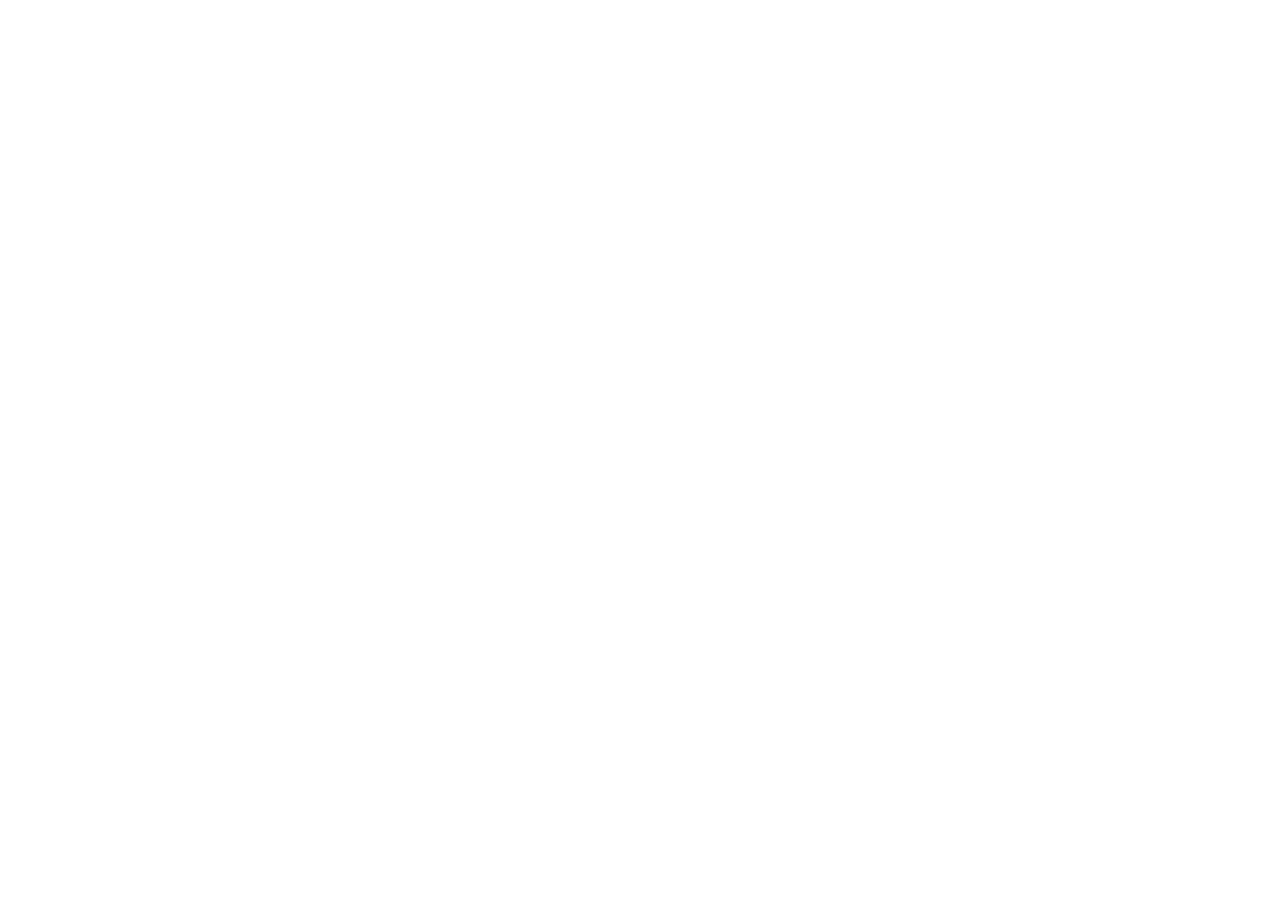
==== index.html @ 8d6323ec "init project" ====
<!DOCTYPE html>
<html lang="en">
<head>
    <meta charset="UTF-8">
    <meta name="viewport" content="width=device-width, initial-scale=1.0">
    <title>Document</title>
</head>
<body>
    
</body>
</html>
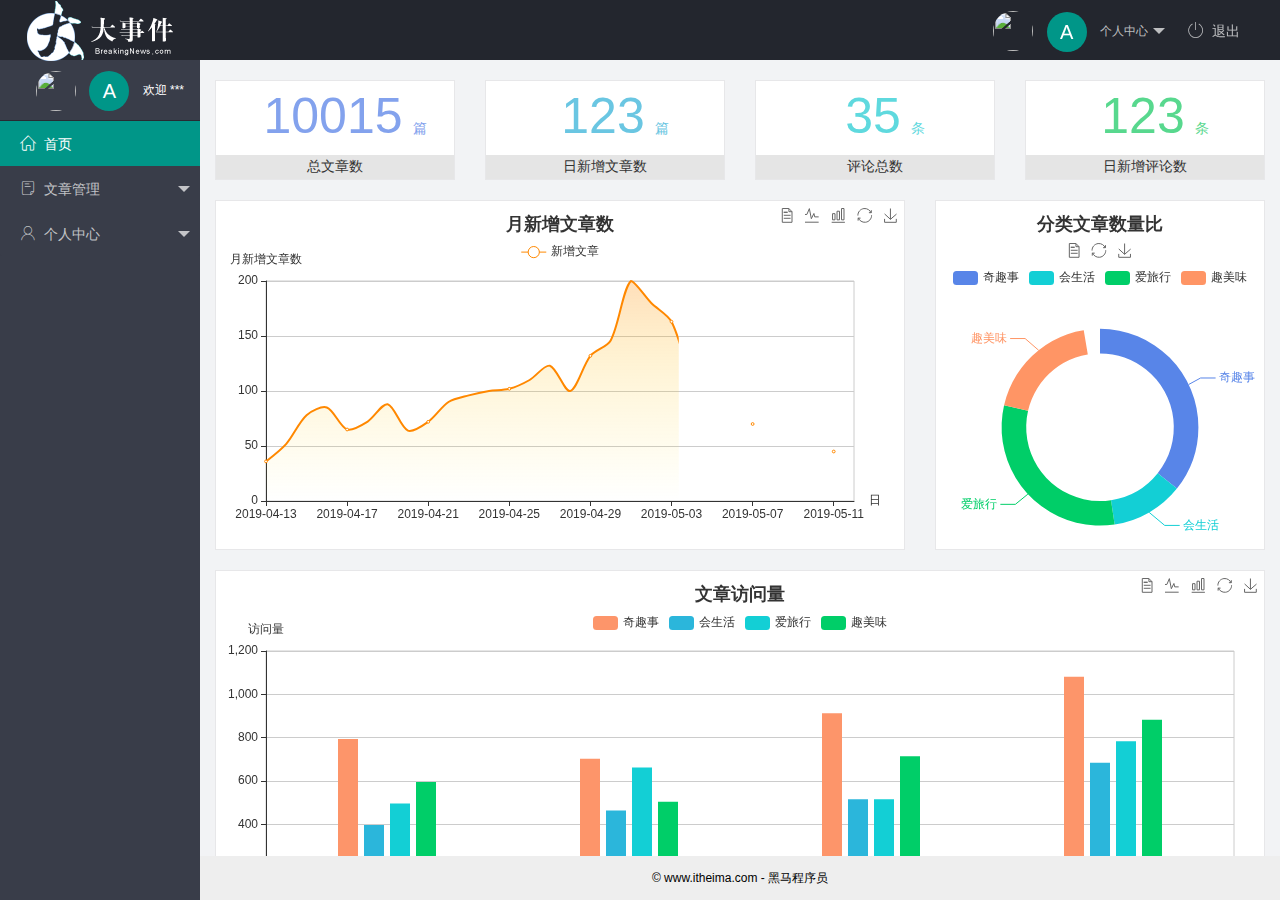
==== commit e60d583f: "完成了主页功能的开发" ====
--- a/index.html
+++ b/index.html
@@ -1,11 +1,103 @@
 <!DOCTYPE html>
 <html lang="en">
-<head>
-    <meta charset="UTF-8">
-    <meta name="viewport" content="width=device-width, initial-scale=1.0">
-    <title>Document</title>
-</head>
-<body>
-    
-</body>
-</html>+  <head>
+    <meta charset="UTF-8" />
+    <meta name="viewport" content="width=device-width, initial-scale=1.0" />
+    <title>后台主页</title>
+    <!-- 导入 layui 的样式表 -->
+    <link rel="stylesheet" href="/assets/lib/layui/css/layui.css" />
+    <!-- 导入第三方图标库 -->
+    <link rel="stylesheet" href="/assets/fonts/iconfont.css" />
+    <!-- 导入自己的样式表 -->
+    <link rel="stylesheet" href="/assets/css/index.css" />
+  </head>
+  <body class="layui-layout-body">
+    <div class="layui-layout layui-layout-admin">
+      <div class="layui-header">
+        <div class="layui-logo">
+          <img src="/assets/images/logo.png" alt="" />
+        </div>
+        <!-- 头部区域（可配合layui已有的水平导航） -->
+        <ul class="layui-nav layui-layout-right">
+          <li class="layui-nav-item">
+            <a href="javascript:;" class="userinfo">
+              <img src="http://t.cn/RCzsdCq" class="layui-nav-img" />
+              <span class="text-avatar">A</span>
+              个人中心
+            </a>
+            <dl class="layui-nav-child">
+              <dd><a href="">基本资料</a></dd>
+              <dd><a href="">更换头像</a></dd>
+              <dd><a href="">重置密码</a></dd>
+            </dl>
+          </li>
+          <li class="layui-nav-item">
+            <a href="javascript:;" id="btnLogout"><span class="iconfont icon-tuichu"></span>退出</a>
+          </li>
+        </ul>
+      </div>
+
+      <div class="layui-side layui-bg-black">
+        <div class="layui-side-scroll">
+          <div class="userinfo">
+            <img src="http://t.cn/RCzsdCq" class="layui-nav-img" />
+            <span class="text-avatar">A</span>
+            <span id="welcome">欢迎 ***</span>
+          </div>
+          <!-- 左侧导航区域（可配合layui已有的垂直导航） -->
+          <ul class="layui-nav layui-nav-tree" lay-shrink="all">
+            <li class="layui-nav-item layui-this">
+              <a href="/home/dashboard.html" target="fm"><span class="iconfont icon-home"></span>首页</a>
+            </li>
+            <li class="layui-nav-item">
+              <a class="" href="javascript:;"><span class="iconfont icon-16"></span>文章管理</a>
+              <dl class="layui-nav-child">
+                <dd>
+                  <a href="javascript:;"><i class="layui-icon layui-icon-app"></i>文章类别</a>
+                </dd>
+                <dd>
+                  <a href="javascript:;"><i class="layui-icon layui-icon-app"></i>文章列表</a>
+                </dd>
+                <dd>
+                  <a href="javascript:;"><i class="layui-icon layui-icon-app"></i>发布文章</a>
+                </dd>
+              </dl>
+            </li>
+            <li class="layui-nav-item">
+              <a href="javascript:;"><span class="iconfont icon-user"></span>个人中心</a>
+              <dl class="layui-nav-child">
+                <dd>
+                  <a href="javascript:;"><i class="layui-icon layui-icon-app"></i>基本资料</a>
+                </dd>
+                <dd>
+                  <a href="javascript:;"><i class="layui-icon layui-icon-app"></i>更换头像</a>
+                </dd>
+                <dd>
+                  <a href="javascript:;"><i class="layui-icon layui-icon-app"></i>重置密码</a>
+                </dd>
+              </dl>
+            </li>
+          </ul>
+        </div>
+      </div>
+
+      <div class="layui-body">
+        <!-- 内容主体区域 -->
+        <iframe name="fm" src="/home/dashboard.html" frameborder="0"></iframe>
+      </div>
+
+      <div class="layui-footer">
+        <!-- 底部固定区域 -->
+        © www.itheima.com - 黑马程序员
+      </div>
+    </div>
+    <!-- 导入 layui 的JS文件 -->
+    <script src="/assets/lib/layui/layui.all.js"></script>
+    <!-- 导入 jQuery -->
+    <script src="/assets/lib/jquery.js"></script>
+    <!-- 导入 自己封装的 baseAPI.js -->
+    <script src="/assets/js/baseAPI.js"></script>
+    <!-- 导入自己的 js -->
+    <script src="/assets/js/index.js"></script>
+  </body>
+</html>
--- a/assets/lib/layui/css/layui.css
+++ b/assets/lib/layui/css/layui.css
@@ -0,0 +1,2 @@
+/** layui-v2.5.5 MIT License By https://www.layui.com */
+ .layui-inline,img{display:inline-block;vertical-align:middle}h1,h2,h3,h4,h5,h6{font-weight:400}.layui-edge,.layui-header,.layui-inline,.layui-main{position:relative}.layui-body,.layui-edge,.layui-elip{overflow:hidden}.layui-btn,.layui-edge,.layui-inline,img{vertical-align:middle}.layui-btn,.layui-disabled,.layui-icon,.layui-unselect{-moz-user-select:none;-webkit-user-select:none;-ms-user-select:none}.layui-elip,.layui-form-checkbox span,.layui-form-pane .layui-form-label{text-overflow:ellipsis;white-space:nowrap}.layui-breadcrumb,.layui-tree-btnGroup{visibility:hidden}blockquote,body,button,dd,div,dl,dt,form,h1,h2,h3,h4,h5,h6,input,li,ol,p,pre,td,textarea,th,ul{margin:0;padding:0;-webkit-tap-highlight-color:rgba(0,0,0,0)}a:active,a:hover{outline:0}img{border:none}li{list-style:none}table{border-collapse:collapse;border-spacing:0}h4,h5,h6{font-size:100%}button,input,optgroup,option,select,textarea{font-family:inherit;font-size:inherit;font-style:inherit;font-weight:inherit;outline:0}pre{white-space:pre-wrap;white-space:-moz-pre-wrap;white-space:-pre-wrap;white-space:-o-pre-wrap;word-wrap:break-word}body{line-height:24px;font:14px Helvetica Neue,Helvetica,PingFang SC,Tahoma,Arial,sans-serif}hr{height:1px;margin:10px 0;border:0;clear:both}a{color:#333;text-decoration:none}a:hover{color:#777}a cite{font-style:normal;*cursor:pointer}.layui-border-box,.layui-border-box *{box-sizing:border-box}.layui-box,.layui-box *{box-sizing:content-box}.layui-clear{clear:both;*zoom:1}.layui-clear:after{content:'\20';clear:both;*zoom:1;display:block;height:0}.layui-inline{*display:inline;*zoom:1}.layui-edge{display:inline-block;width:0;height:0;border-width:6px;border-style:dashed;border-color:transparent}.layui-edge-top{top:-4px;border-bottom-color:#999;border-bottom-style:solid}.layui-edge-right{border-left-color:#999;border-left-style:solid}.layui-edge-bottom{top:2px;border-top-color:#999;border-top-style:solid}.layui-edge-left{border-right-color:#999;border-right-style:solid}.layui-disabled,.layui-disabled:hover{color:#d2d2d2!important;cursor:not-allowed!important}.layui-circle{border-radius:100%}.layui-show{display:block!important}.layui-hide{display:none!important}@font-face{font-family:layui-icon;src:url(../font/iconfont.eot?v=250);src:url(../font/iconfont.eot?v=250#iefix) format('embedded-opentype'),url(../font/iconfont.woff2?v=250) format('woff2'),url(../font/iconfont.woff?v=250) format('woff'),url(../font/iconfont.ttf?v=250) format('truetype'),url(../font/iconfont.svg?v=250#layui-icon) format('svg')}.layui-icon{font-family:layui-icon!important;font-size:16px;font-style:normal;-webkit-font-smoothing:antialiased;-moz-osx-font-smoothing:grayscale}.layui-icon-reply-fill:before{content:"\e611"}.layui-icon-set-fill:before{content:"\e614"}.layui-icon-menu-fill:before{content:"\e60f"}.layui-icon-search:before{content:"\e615"}.layui-icon-share:before{content:"\e641"}.layui-icon-set-sm:before{content:"\e620"}.layui-icon-engine:before{content:"\e628"}.layui-icon-close:before{content:"\1006"}.layui-icon-close-fill:before{content:"\1007"}.layui-icon-chart-screen:before{content:"\e629"}.layui-icon-star:before{content:"\e600"}.layui-icon-circle-dot:before{content:"\e617"}.layui-icon-chat:before{content:"\e606"}.layui-icon-release:before{content:"\e609"}.layui-icon-list:before{content:"\e60a"}.layui-icon-chart:before{content:"\e62c"}.layui-icon-ok-circle:before{content:"\1005"}.layui-icon-layim-theme:before{content:"\e61b"}.layui-icon-table:before{content:"\e62d"}.layui-icon-right:before{content:"\e602"}.layui-icon-left:before{content:"\e603"}.layui-icon-cart-simple:before{content:"\e698"}.layui-icon-face-cry:before{content:"\e69c"}.layui-icon-face-smile:before{content:"\e6af"}.layui-icon-survey:before{content:"\e6b2"}.layui-icon-tree:before{content:"\e62e"}.layui-icon-upload-circle:before{content:"\e62f"}.layui-icon-add-circle:before{content:"\e61f"}.layui-icon-download-circle:before{content:"\e601"}.layui-icon-templeate-1:before{content:"\e630"}.layui-icon-util:before{content:"\e631"}.layui-icon-face-surprised:before{content:"\e664"}.layui-icon-edit:before{content:"\e642"}.layui-icon-speaker:before{content:"\e645"}.layui-icon-down:before{content:"\e61a"}.layui-icon-file:before{content:"\e621"}.layui-icon-layouts:before{content:"\e632"}.layui-icon-rate-half:before{content:"\e6c9"}.layui-icon-add-circle-fine:before{content:"\e608"}.layui-icon-prev-circle:before{content:"\e633"}.layui-icon-read:before{content:"\e705"}.layui-icon-404:before{content:"\e61c"}.layui-icon-carousel:before{content:"\e634"}.layui-icon-help:before{content:"\e607"}.layui-icon-code-circle:before{content:"\e635"}.layui-icon-water:before{content:"\e636"}.layui-icon-username:before{content:"\e66f"}.layui-icon-find-fill:before{content:"\e670"}.layui-icon-about:before{content:"\e60b"}.layui-icon-location:before{content:"\e715"}.layui-icon-up:before{content:"\e619"}.layui-icon-pause:before{content:"\e651"}.layui-icon-date:before{content:"\e637"}.layui-icon-layim-uploadfile:before{content:"\e61d"}.layui-icon-delete:before{content:"\e640"}.layui-icon-play:before{content:"\e652"}.layui-icon-top:before{content:"\e604"}.layui-icon-friends:before{content:"\e612"}.layui-icon-refresh-3:before{content:"\e9aa"}.layui-icon-ok:before{content:"\e605"}.layui-icon-layer:before{content:"\e638"}.layui-icon-face-smile-fine:before{content:"\e60c"}.layui-icon-dollar:before{content:"\e659"}.layui-icon-group:before{content:"\e613"}.layui-icon-layim-download:before{content:"\e61e"}.layui-icon-picture-fine:before{content:"\e60d"}.layui-icon-link:before{content:"\e64c"}.layui-icon-diamond:before{content:"\e735"}.layui-icon-log:before{content:"\e60e"}.layui-icon-rate-solid:before{content:"\e67a"}.layui-icon-fonts-del:before{content:"\e64f"}.layui-icon-unlink:before{content:"\e64d"}.layui-icon-fonts-clear:before{content:"\e639"}.layui-icon-triangle-r:before{content:"\e623"}.layui-icon-circle:before{content:"\e63f"}.layui-icon-radio:before{content:"\e643"}.layui-icon-align-center:before{content:"\e647"}.layui-icon-align-right:before{content:"\e648"}.layui-icon-align-left:before{content:"\e649"}.layui-icon-loading-1:before{content:"\e63e"}.layui-icon-return:before{content:"\e65c"}.layui-icon-fonts-strong:before{content:"\e62b"}.layui-icon-upload:before{content:"\e67c"}.layui-icon-dialogue:before{content:"\e63a"}.layui-icon-video:before{content:"\e6ed"}.layui-icon-headset:before{content:"\e6fc"}.layui-icon-cellphone-fine:before{content:"\e63b"}.layui-icon-add-1:before{content:"\e654"}.layui-icon-face-smile-b:before{content:"\e650"}.layui-icon-fonts-html:before{content:"\e64b"}.layui-icon-form:before{content:"\e63c"}.layui-icon-cart:before{content:"\e657"}.layui-icon-camera-fill:before{content:"\e65d"}.layui-icon-tabs:before{content:"\e62a"}.layui-icon-fonts-code:before{content:"\e64e"}.layui-icon-fire:before{content:"\e756"}.layui-icon-set:before{content:"\e716"}.layui-icon-fonts-u:before{content:"\e646"}.layui-icon-triangle-d:before{content:"\e625"}.layui-icon-tips:before{content:"\e702"}.layui-icon-picture:before{content:"\e64a"}.layui-icon-more-vertical:before{content:"\e671"}.layui-icon-flag:before{content:"\e66c"}.layui-icon-loading:before{content:"\e63d"}.layui-icon-fonts-i:before{content:"\e644"}.layui-icon-refresh-1:before{content:"\e666"}.layui-icon-rmb:before{content:"\e65e"}.layui-icon-home:before{content:"\e68e"}.layui-icon-user:before{content:"\e770"}.layui-icon-notice:before{content:"\e667"}.layui-icon-login-weibo:before{content:"\e675"}.layui-icon-voice:before{content:"\e688"}.layui-icon-upload-drag:before{content:"\e681"}.layui-icon-login-qq:before{content:"\e676"}.layui-icon-snowflake:before{content:"\e6b1"}.layui-icon-file-b:before{content:"\e655"}.layui-icon-template:before{content:"\e663"}.layui-icon-auz:before{content:"\e672"}.layui-icon-console:before{content:"\e665"}.layui-icon-app:before{content:"\e653"}.layui-icon-prev:before{content:"\e65a"}.layui-icon-website:before{content:"\e7ae"}.layui-icon-next:before{content:"\e65b"}.layui-icon-component:before{content:"\e857"}.layui-icon-more:before{content:"\e65f"}.layui-icon-login-wechat:before{content:"\e677"}.layui-icon-shrink-right:before{content:"\e668"}.layui-icon-spread-left:before{content:"\e66b"}.layui-icon-camera:before{content:"\e660"}.layui-icon-note:before{content:"\e66e"}.layui-icon-refresh:before{content:"\e669"}.layui-icon-female:before{content:"\e661"}.layui-icon-male:before{content:"\e662"}.layui-icon-password:before{content:"\e673"}.layui-icon-senior:before{content:"\e674"}.layui-icon-theme:before{content:"\e66a"}.layui-icon-tread:before{content:"\e6c5"}.layui-icon-praise:before{content:"\e6c6"}.layui-icon-star-fill:before{content:"\e658"}.layui-icon-rate:before{content:"\e67b"}.layui-icon-template-1:before{content:"\e656"}.layui-icon-vercode:before{content:"\e679"}.layui-icon-cellphone:before{content:"\e678"}.layui-icon-screen-full:before{content:"\e622"}.layui-icon-screen-restore:before{content:"\e758"}.layui-icon-cols:before{content:"\e610"}.layui-icon-export:before{content:"\e67d"}.layui-icon-print:before{content:"\e66d"}.layui-icon-slider:before{content:"\e714"}.layui-icon-addition:before{content:"\e624"}.layui-icon-subtraction:before{content:"\e67e"}.layui-icon-service:before{content:"\e626"}.layui-icon-transfer:before{content:"\e691"}.layui-main{width:1140px;margin:0 auto}.layui-header{z-index:1000;height:60px}.layui-header a:hover{transition:all .5s;-webkit-transition:all .5s}.layui-side{position:fixed;left:0;top:0;bottom:0;z-index:999;width:200px;overflow-x:hidden}.layui-side-scroll{position:relative;width:220px;height:100%;overflow-x:hidden}.layui-body{position:absolute;left:200px;right:0;top:0;bottom:0;z-index:998;width:auto;overflow-y:auto;box-sizing:border-box}.layui-layout-body{overflow:hidden}.layui-layout-admin .layui-header{background-color:#23262E}.layui-layout-admin .layui-side{top:60px;width:200px;overflow-x:hidden}.layui-layout-admin .layui-body{position:fixed;top:60px;bottom:44px}.layui-layout-admin .layui-main{width:auto;margin:0 15px}.layui-layout-admin .layui-footer{position:fixed;left:200px;right:0;bottom:0;height:44px;line-height:44px;padding:0 15px;background-color:#eee}.layui-layout-admin .layui-logo{position:absolute;left:0;top:0;width:200px;height:100%;line-height:60px;text-align:center;color:#009688;font-size:16px}.layui-layout-admin .layui-header .layui-nav{background:0 0}.layui-layout-left{position:absolute!important;left:200px;top:0}.layui-layout-right{position:absolute!important;right:0;top:0}.layui-container{position:relative;margin:0 auto;padding:0 15px;box-sizing:border-box}.layui-fluid{position:relative;margin:0 auto;padding:0 15px}.layui-row:after,.layui-row:before{content:'';display:block;clear:both}.layui-col-lg1,.layui-col-lg10,.layui-col-lg11,.layui-col-lg12,.layui-col-lg2,.layui-col-lg3,.layui-col-lg4,.layui-col-lg5,.layui-col-lg6,.layui-col-lg7,.layui-col-lg8,.layui-col-lg9,.layui-col-md1,.layui-col-md10,.layui-col-md11,.layui-col-md12,.layui-col-md2,.layui-col-md3,.layui-col-md4,.layui-col-md5,.layui-col-md6,.layui-col-md7,.layui-col-md8,.layui-col-md9,.layui-col-sm1,.layui-col-sm10,.layui-col-sm11,.layui-col-sm12,.layui-col-sm2,.layui-col-sm3,.layui-col-sm4,.layui-col-sm5,.layui-col-sm6,.layui-col-sm7,.layui-col-sm8,.layui-col-sm9,.layui-col-xs1,.layui-col-xs10,.layui-col-xs11,.layui-col-xs12,.layui-col-xs2,.layui-col-xs3,.layui-col-xs4,.layui-col-xs5,.layui-col-xs6,.layui-col-xs7,.layui-col-xs8,.layui-col-xs9{position:relative;display:block;box-sizing:border-box}.layui-col-xs1,.layui-col-xs10,.layui-col-xs11,.layui-col-xs12,.layui-col-xs2,.layui-col-xs3,.layui-col-xs4,.layui-col-xs5,.layui-col-xs6,.layui-col-xs7,.layui-col-xs8,.layui-col-xs9{float:left}.layui-col-xs1{width:8.33333333%}.layui-col-xs2{width:16.66666667%}.layui-col-xs3{width:25%}.layui-col-xs4{width:33.33333333%}.layui-col-xs5{width:41.66666667%}.layui-col-xs6{width:50%}.layui-col-xs7{width:58.33333333%}.layui-col-xs8{width:66.66666667%}.layui-col-xs9{width:75%}.layui-col-xs10{width:83.33333333%}.layui-col-xs11{width:91.66666667%}.layui-col-xs12{width:100%}.layui-col-xs-offset1{margin-left:8.33333333%}.layui-col-xs-offset2{margin-left:16.66666667%}.layui-col-xs-offset3{margin-left:25%}.layui-col-xs-offset4{margin-left:33.33333333%}.layui-col-xs-offset5{margin-left:41.66666667%}.layui-col-xs-offset6{margin-left:50%}.layui-col-xs-offset7{margin-left:58.33333333%}.layui-col-xs-offset8{margin-left:66.66666667%}.layui-col-xs-offset9{margin-left:75%}.layui-col-xs-offset10{margin-left:83.33333333%}.layui-col-xs-offset11{margin-left:91.66666667%}.layui-col-xs-offset12{margin-left:100%}@media screen and (max-width:768px){.layui-hide-xs{display:none!important}.layui-show-xs-block{display:block!important}.layui-show-xs-inline{display:inline!important}.layui-show-xs-inline-block{display:inline-block!important}}@media screen and (min-width:768px){.layui-container{width:750px}.layui-hide-sm{display:none!important}.layui-show-sm-block{display:block!important}.layui-show-sm-inline{display:inline!important}.layui-show-sm-inline-block{display:inline-block!important}.layui-col-sm1,.layui-col-sm10,.layui-col-sm11,.layui-col-sm12,.layui-col-sm2,.layui-col-sm3,.layui-col-sm4,.layui-col-sm5,.layui-col-sm6,.layui-col-sm7,.layui-col-sm8,.layui-col-sm9{float:left}.layui-col-sm1{width:8.33333333%}.layui-col-sm2{width:16.66666667%}.layui-col-sm3{width:25%}.layui-col-sm4{width:33.33333333%}.layui-col-sm5{width:41.66666667%}.layui-col-sm6{width:50%}.layui-col-sm7{width:58.33333333%}.layui-col-sm8{width:66.66666667%}.layui-col-sm9{width:75%}.layui-col-sm10{width:83.33333333%}.layui-col-sm11{width:91.66666667%}.layui-col-sm12{width:100%}.layui-col-sm-offset1{margin-left:8.33333333%}.layui-col-sm-offset2{margin-left:16.66666667%}.layui-col-sm-offset3{margin-left:25%}.layui-col-sm-offset4{margin-left:33.33333333%}.layui-col-sm-offset5{margin-left:41.66666667%}.layui-col-sm-offset6{margin-left:50%}.layui-col-sm-offset7{margin-left:58.33333333%}.layui-col-sm-offset8{margin-left:66.66666667%}.layui-col-sm-offset9{margin-left:75%}.layui-col-sm-offset10{margin-left:83.33333333%}.layui-col-sm-offset11{margin-left:91.66666667%}.layui-col-sm-offset12{margin-left:100%}}@media screen and (min-width:992px){.layui-container{width:970px}.layui-hide-md{display:none!important}.layui-show-md-block{display:block!important}.layui-show-md-inline{display:inline!important}.layui-show-md-inline-block{display:inline-block!important}.layui-col-md1,.layui-col-md10,.layui-col-md11,.layui-col-md12,.layui-col-md2,.layui-col-md3,.layui-col-md4,.layui-col-md5,.layui-col-md6,.layui-col-md7,.layui-col-md8,.layui-col-md9{float:left}.layui-col-md1{width:8.33333333%}.layui-col-md2{width:16.66666667%}.layui-col-md3{width:25%}.layui-col-md4{width:33.33333333%}.layui-col-md5{width:41.66666667%}.layui-col-md6{width:50%}.layui-col-md7{width:58.33333333%}.layui-col-md8{width:66.66666667%}.layui-col-md9{width:75%}.layui-col-md10{width:83.33333333%}.layui-col-md11{width:91.66666667%}.layui-col-md12{width:100%}.layui-col-md-offset1{margin-left:8.33333333%}.layui-col-md-offset2{margin-left:16.66666667%}.layui-col-md-offset3{margin-left:25%}.layui-col-md-offset4{margin-left:33.33333333%}.layui-col-md-offset5{margin-left:41.66666667%}.layui-col-md-offset6{margin-left:50%}.layui-col-md-offset7{margin-left:58.33333333%}.layui-col-md-offset8{margin-left:66.66666667%}.layui-col-md-offset9{margin-left:75%}.layui-col-md-offset10{margin-left:83.33333333%}.layui-col-md-offset11{margin-left:91.66666667%}.layui-col-md-offset12{margin-left:100%}}@media screen and (min-width:1200px){.layui-container{width:1170px}.layui-hide-lg{display:none!important}.layui-show-lg-block{display:block!important}.layui-show-lg-inline{display:inline!important}.layui-show-lg-inline-block{display:inline-block!important}.layui-col-lg1,.layui-col-lg10,.layui-col-lg11,.layui-col-lg12,.layui-col-lg2,.layui-col-lg3,.layui-col-lg4,.layui-col-lg5,.layui-col-lg6,.layui-col-lg7,.layui-col-lg8,.layui-col-lg9{float:left}.layui-col-lg1{width:8.33333333%}.layui-col-lg2{width:16.66666667%}.layui-col-lg3{width:25%}.layui-col-lg4{width:33.33333333%}.layui-col-lg5{width:41.66666667%}.layui-col-lg6{width:50%}.layui-col-lg7{width:58.33333333%}.layui-col-lg8{width:66.66666667%}.layui-col-lg9{width:75%}.layui-col-lg10{width:83.33333333%}.layui-col-lg11{width:91.66666667%}.layui-col-lg12{width:100%}.layui-col-lg-offset1{margin-left:8.33333333%}.layui-col-lg-offset2{margin-left:16.66666667%}.layui-col-lg-offset3{margin-left:25%}.layui-col-lg-offset4{margin-left:33.33333333%}.layui-col-lg-offset5{margin-left:41.66666667%}.layui-col-lg-offset6{margin-left:50%}.layui-col-lg-offset7{margin-left:58.33333333%}.layui-col-lg-offset8{margin-left:66.66666667%}.layui-col-lg-offset9{margin-left:75%}.layui-col-lg-offset10{margin-left:83.33333333%}.layui-col-lg-offset11{margin-left:91.66666667%}.layui-col-lg-offset12{margin-left:100%}}.layui-col-space1{margin:-.5px}.layui-col-space1>*{padding:.5px}.layui-col-space3{margin:-1.5px}.layui-col-space3>*{padding:1.5px}.layui-col-space5{margin:-2.5px}.layui-col-space5>*{padding:2.5px}.layui-col-space8{margin:-3.5px}.layui-col-space8>*{padding:3.5px}.layui-col-space10{margin:-5px}.layui-col-space10>*{padding:5px}.layui-col-space12{margin:-6px}.layui-col-space12>*{padding:6px}.layui-col-space15{margin:-7.5px}.layui-col-space15>*{padding:7.5px}.layui-col-space18{margin:-9px}.layui-col-space18>*{padding:9px}.layui-col-space20{margin:-10px}.layui-col-space20>*{padding:10px}.layui-col-space22{margin:-11px}.layui-col-space22>*{padding:11px}.layui-col-space25{margin:-12.5px}.layui-col-space25>*{padding:12.5px}.layui-col-space30{margin:-15px}.layui-col-space30>*{padding:15px}.layui-btn,.layui-input,.layui-select,.layui-textarea,.layui-upload-button{outline:0;-webkit-appearance:none;transition:all .3s;-webkit-transition:all .3s;box-sizing:border-box}.layui-elem-quote{margin-bottom:10px;padding:15px;line-height:22px;border-left:5px solid #009688;border-radius:0 2px 2px 0;background-color:#f2f2f2}.layui-quote-nm{border-style:solid;border-width:1px 1px 1px 5px;background:0 0}.layui-elem-field{margin-bottom:10px;padding:0;border-width:1px;border-style:solid}.layui-elem-field legend{margin-left:20px;padding:0 10px;font-size:20px;font-weight:300}.layui-field-title{margin:10px 0 20px;border-width:1px 0 0}.layui-field-box{padding:10px 15px}.layui-field-title .layui-field-box{padding:10px 0}.layui-progress{position:relative;height:6px;border-radius:20px;background-color:#e2e2e2}.layui-progress-bar{position:absolute;left:0;top:0;width:0;max-width:100%;height:6px;border-radius:20px;text-align:right;background-color:#5FB878;transition:all .3s;-webkit-transition:all .3s}.layui-progress-big,.layui-progress-big .layui-progress-bar{height:18px;line-height:18px}.layui-progress-text{position:relative;top:-20px;line-height:18px;font-size:12px;color:#666}.layui-progress-big .layui-progress-text{position:static;padding:0 10px;color:#fff}.layui-collapse{border-width:1px;border-style:solid;border-radius:2px}.layui-colla-content,.layui-colla-item{border-top-width:1px;border-top-style:solid}.layui-colla-item:first-child{border-top:none}.layui-colla-title{position:relative;height:42px;line-height:42px;padding:0 15px 0 35px;color:#333;background-color:#f2f2f2;cursor:pointer;font-size:14px;overflow:hidden}.layui-colla-content{display:none;padding:10px 15px;line-height:22px;color:#666}.layui-colla-icon{position:absolute;left:15px;top:0;font-size:14px}.layui-card{margin-bottom:15px;border-radius:2px;background-color:#fff;box-shadow:0 1px 2px 0 rgba(0,0,0,.05)}.layui-card:last-child{margin-bottom:0}.layui-card-header{position:relative;height:42px;line-height:42px;padding:0 15px;border-bottom:1px solid #f6f6f6;color:#333;border-radius:2px 2px 0 0;font-size:14px}.layui-bg-black,.layui-bg-blue,.layui-bg-cyan,.layui-bg-green,.layui-bg-orange,.layui-bg-red{color:#fff!important}.layui-card-body{position:relative;padding:10px 15px;line-height:24px}.layui-card-body[pad15]{padding:15px}.layui-card-body[pad20]{padding:20px}.layui-card-body .layui-table{margin:5px 0}.layui-card .layui-tab{margin:0}.layui-panel-window{position:relative;padding:15px;border-radius:0;border-top:5px solid #E6E6E6;background-color:#fff}.layui-auxiliar-moving{position:fixed;left:0;right:0;top:0;bottom:0;width:100%;height:100%;background:0 0;z-index:9999999999}.layui-form-label,.layui-form-mid,.layui-form-select,.layui-input-block,.layui-input-inline,.layui-textarea{position:relative}.layui-bg-red{background-color:#FF5722!important}.layui-bg-orange{background-color:#FFB800!important}.layui-bg-green{background-color:#009688!important}.layui-bg-cyan{background-color:#2F4056!important}.layui-bg-blue{background-color:#1E9FFF!important}.layui-bg-black{background-color:#393D49!important}.layui-bg-gray{background-color:#eee!important;color:#666!important}.layui-badge-rim,.layui-colla-content,.layui-colla-item,.layui-collapse,.layui-elem-field,.layui-form-pane .layui-form-item[pane],.layui-form-pane .layui-form-label,.layui-input,.layui-layedit,.layui-layedit-tool,.layui-quote-nm,.layui-select,.layui-tab-bar,.layui-tab-card,.layui-tab-title,.layui-tab-title .layui-this:after,.layui-textarea{border-color:#e6e6e6}.layui-timeline-item:before,hr{background-color:#e6e6e6}.layui-text{line-height:22px;font-size:14px;color:#666}.layui-text h1,.layui-text h2,.layui-text h3{font-weight:500;color:#333}.layui-text h1{font-size:30px}.layui-text h2{font-size:24px}.layui-text h3{font-size:18px}.layui-text a:not(.layui-btn){color:#01AAED}.layui-text a:not(.layui-btn):hover{text-decoration:underline}.layui-text ul{padding:5px 0 5px 15px}.layui-text ul li{margin-top:5px;list-style-type:disc}.layui-text em,.layui-word-aux{color:#999!important;padding:0 5px!important}.layui-btn{display:inline-block;height:38px;line-height:38px;padding:0 18px;background-color:#009688;color:#fff;white-space:nowrap;text-align:center;font-size:14px;border:none;border-radius:2px;cursor:pointer}.layui-btn:hover{opacity:.8;filter:alpha(opacity=80);color:#fff}.layui-btn:active{opacity:1;filter:alpha(opacity=100)}.layui-btn+.layui-btn{margin-left:10px}.layui-btn-container{font-size:0}.layui-btn-container .layui-btn{margin-right:10px;margin-bottom:10px}.layui-btn-container .layui-btn+.layui-btn{margin-left:0}.layui-table .layui-btn-container .layui-btn{margin-bottom:9px}.layui-btn-radius{border-radius:100px}.layui-btn .layui-icon{margin-right:3px;font-size:18px;vertical-align:bottom;vertical-align:middle\9}.layui-btn-primary{border:1px solid #C9C9C9;background-color:#fff;color:#555}.layui-btn-primary:hover{border-color:#009688;color:#333}.layui-btn-normal{background-color:#1E9FFF}.layui-btn-warm{background-color:#FFB800}.layui-btn-danger{background-color:#FF5722}.layui-btn-checked{background-color:#5FB878}.layui-btn-disabled,.layui-btn-disabled:active,.layui-btn-disabled:hover{border:1px solid #e6e6e6;background-color:#FBFBFB;color:#C9C9C9;cursor:not-allowed;opacity:1}.layui-btn-lg{height:44px;line-height:44px;padding:0 25px;font-size:16px}.layui-btn-sm{height:30px;line-height:30px;padding:0 10px;font-size:12px}.layui-btn-sm i{font-size:16px!important}.layui-btn-xs{height:22px;line-height:22px;padding:0 5px;font-size:12px}.layui-btn-xs i{font-size:14px!important}.layui-btn-group{display:inline-block;vertical-align:middle;font-size:0}.layui-btn-group .layui-btn{margin-left:0!important;margin-right:0!important;border-left:1px solid rgba(255,255,255,.5);border-radius:0}.layui-btn-group .layui-btn-primary{border-left:none}.layui-btn-group .layui-btn-primary:hover{border-color:#C9C9C9;color:#009688}.layui-btn-group .layui-btn:first-child{border-left:none;border-radius:2px 0 0 2px}.layui-btn-group .layui-btn-primary:first-child{border-left:1px solid #c9c9c9}.layui-btn-group .layui-btn:last-child{border-radius:0 2px 2px 0}.layui-btn-group .layui-btn+.layui-btn{margin-left:0}.layui-btn-group+.layui-btn-group{margin-left:10px}.layui-btn-fluid{width:100%}.layui-input,.layui-select,.layui-textarea{height:38px;line-height:1.3;line-height:38px\9;border-width:1px;border-style:solid;background-color:#fff;border-radius:2px}.layui-input::-webkit-input-placeholder,.layui-select::-webkit-input-placeholder,.layui-textarea::-webkit-input-placeholder{line-height:1.3}.layui-input,.layui-textarea{display:block;width:100%;padding-left:10px}.layui-input:hover,.layui-textarea:hover{border-color:#D2D2D2!important}.layui-input:focus,.layui-textarea:focus{border-color:#C9C9C9!important}.layui-textarea{min-height:100px;height:auto;line-height:20px;padding:6px 10px;resize:vertical}.layui-select{padding:0 10px}.layui-form input[type=checkbox],.layui-form input[type=radio],.layui-form select{display:none}.layui-form [lay-ignore]{display:initial}.layui-form-item{margin-bottom:15px;clear:both;*zoom:1}.layui-form-item:after{content:'\20';clear:both;*zoom:1;display:block;height:0}.layui-form-label{float:left;display:block;padding:9px 15px;width:80px;font-weight:400;line-height:20px;text-align:right}.layui-form-label-col{display:block;float:none;padding:9px 0;line-height:20px;text-align:left}.layui-form-item .layui-inline{margin-bottom:5px;margin-right:10px}.layui-input-block{margin-left:110px;min-height:36px}.layui-input-inline{display:inline-block;vertical-align:middle}.layui-form-item .layui-input-inline{float:left;width:190px;margin-right:10px}.layui-form-text .layui-input-inline{width:auto}.layui-form-mid{float:left;display:block;padding:9px 0!important;line-height:20px;margin-right:10px}.layui-form-danger+.layui-form-select .layui-input,.layui-form-danger:focus{border-color:#FF5722!important}.layui-form-select .layui-input{padding-right:30px;cursor:pointer}.layui-form-select .layui-edge{position:absolute;right:10px;top:50%;margin-top:-3px;cursor:pointer;border-width:6px;border-top-color:#c2c2c2;border-top-style:solid;transition:all .3s;-webkit-transition:all .3s}.layui-form-select dl{display:none;position:absolute;left:0;top:42px;padding:5px 0;z-index:899;min-width:100%;border:1px solid #d2d2d2;max-height:300px;overflow-y:auto;background-color:#fff;border-radius:2px;box-shadow:0 2px 4px rgba(0,0,0,.12);box-sizing:border-box}.layui-form-select dl dd,.layui-form-select dl dt{padding:0 10px;line-height:36px;white-space:nowrap;overflow:hidden;text-overflow:ellipsis}.layui-form-select dl dt{font-size:12px;color:#999}.layui-form-select dl dd{cursor:pointer}.layui-form-select dl dd:hover{background-color:#f2f2f2;-webkit-transition:.5s all;transition:.5s all}.layui-form-select .layui-select-group dd{padding-left:20px}.layui-form-select dl dd.layui-select-tips{padding-left:10px!important;color:#999}.layui-form-select dl dd.layui-this{background-color:#5FB878;color:#fff}.layui-form-checkbox,.layui-form-select dl dd.layui-disabled{background-color:#fff}.layui-form-selected dl{display:block}.layui-form-checkbox,.layui-form-checkbox *,.layui-form-switch{display:inline-block;vertical-align:middle}.layui-form-selected .layui-edge{margin-top:-9px;-webkit-transform:rotate(180deg);transform:rotate(180deg);margin-top:-3px\9}:root .layui-form-selected .layui-edge{margin-top:-9px\0/IE9}.layui-form-selectup dl{top:auto;bottom:42px}.layui-select-none{margin:5px 0;text-align:center;color:#999}.layui-select-disabled .layui-disabled{border-color:#eee!important}.layui-select-disabled .layui-edge{border-top-color:#d2d2d2}.layui-form-checkbox{position:relative;height:30px;line-height:30px;margin-right:10px;padding-right:30px;cursor:pointer;font-size:0;-webkit-transition:.1s linear;transition:.1s linear;box-sizing:border-box}.layui-form-checkbox span{padding:0 10px;height:100%;font-size:14px;border-radius:2px 0 0 2px;background-color:#d2d2d2;color:#fff;overflow:hidden}.layui-form-checkbox:hover span{background-color:#c2c2c2}.layui-form-checkbox i{position:absolute;right:0;top:0;width:30px;height:28px;border:1px solid #d2d2d2;border-left:none;border-radius:0 2px 2px 0;color:#fff;font-size:20px;text-align:center}.layui-form-checkbox:hover i{border-color:#c2c2c2;color:#c2c2c2}.layui-form-checked,.layui-form-checked:hover{border-color:#5FB878}.layui-form-checked span,.layui-form-checked:hover span{background-color:#5FB878}.layui-form-checked i,.layui-form-checked:hover i{color:#5FB878}.layui-form-item .layui-form-checkbox{margin-top:4px}.layui-form-checkbox[lay-skin=primary]{height:auto!important;line-height:normal!important;min-width:18px;min-height:18px;border:none!important;margin-right:0;padding-left:28px;padding-right:0;background:0 0}.layui-form-checkbox[lay-skin=primary] span{padding-left:0;padding-right:15px;line-height:18px;background:0 0;color:#666}.layui-form-checkbox[lay-skin=primary] i{right:auto;left:0;width:16px;height:16px;line-height:16px;border:1px solid #d2d2d2;font-size:12px;border-radius:2px;background-color:#fff;-webkit-transition:.1s linear;transition:.1s linear}.layui-form-checkbox[lay-skin=primary]:hover i{border-color:#5FB878;color:#fff}.layui-form-checked[lay-skin=primary] i{border-color:#5FB878!important;background-color:#5FB878;color:#fff}.layui-checkbox-disbaled[lay-skin=primary] span{background:0 0!important;color:#c2c2c2}.layui-checkbox-disbaled[lay-skin=primary]:hover i{border-color:#d2d2d2}.layui-form-item .layui-form-checkbox[lay-skin=primary]{margin-top:10px}.layui-form-switch{position:relative;height:22px;line-height:22px;min-width:35px;padding:0 5px;margin-top:8px;border:1px solid #d2d2d2;border-radius:20px;cursor:pointer;background-color:#fff;-webkit-transition:.1s linear;transition:.1s linear}.layui-form-switch i{position:absolute;left:5px;top:3px;width:16px;height:16px;border-radius:20px;background-color:#d2d2d2;-webkit-transition:.1s linear;transition:.1s linear}.layui-form-switch em{position:relative;top:0;width:25px;margin-left:21px;padding:0!important;text-align:center!important;color:#999!important;font-style:normal!important;font-size:12px}.layui-form-onswitch{border-color:#5FB878;background-color:#5FB878}.layui-checkbox-disbaled,.layui-checkbox-disbaled i{border-color:#e2e2e2!important}.layui-form-onswitch i{left:100%;margin-left:-21px;background-color:#fff}.layui-form-onswitch em{margin-left:5px;margin-right:21px;color:#fff!important}.layui-checkbox-disbaled span{background-color:#e2e2e2!important}.layui-checkbox-disbaled:hover i{color:#fff!important}[lay-radio]{display:none}.layui-form-radio,.layui-form-radio *{display:inline-block;vertical-align:middle}.layui-form-radio{line-height:28px;margin:6px 10px 0 0;padding-right:10px;cursor:pointer;font-size:0}.layui-form-radio *{font-size:14px}.layui-form-radio>i{margin-right:8px;font-size:22px;color:#c2c2c2}.layui-form-radio>i:hover,.layui-form-radioed>i{color:#5FB878}.layui-radio-disbaled>i{color:#e2e2e2!important}.layui-form-pane .layui-form-label{width:110px;padding:8px 15px;height:38px;line-height:20px;border-width:1px;border-style:solid;border-radius:2px 0 0 2px;text-align:center;background-color:#FBFBFB;overflow:hidden;box-sizing:border-box}.layui-form-pane .layui-input-inline{margin-left:-1px}.layui-form-pane .layui-input-block{margin-left:110px;left:-1px}.layui-form-pane .layui-input{border-radius:0 2px 2px 0}.layui-form-pane .layui-form-text .layui-form-label{float:none;width:100%;border-radius:2px;box-sizing:border-box;text-align:left}.layui-form-pane .layui-form-text .layui-input-inline{display:block;margin:0;top:-1px;clear:both}.layui-form-pane .layui-form-text .layui-input-block{margin:0;left:0;top:-1px}.layui-form-pane .layui-form-text .layui-textarea{min-height:100px;border-radius:0 0 2px 2px}.layui-form-pane .layui-form-checkbox{margin:4px 0 4px 10px}.layui-form-pane .layui-form-radio,.layui-form-pane .layui-form-switch{margin-top:6px;margin-left:10px}.layui-form-pane .layui-form-item[pane]{position:relative;border-width:1px;border-style:solid}.layui-form-pane .layui-form-item[pane] .layui-form-label{position:absolute;left:0;top:0;height:100%;border-width:0 1px 0 0}.layui-form-pane .layui-form-item[pane] .layui-input-inline{margin-left:110px}@media screen and (max-width:450px){.layui-form-item .layui-form-label{text-overflow:ellipsis;overflow:hidden;white-space:nowrap}.layui-form-item .layui-inline{display:block;margin-right:0;margin-bottom:20px;clear:both}.layui-form-item .layui-inline:after{content:'\20';clear:both;display:block;height:0}.layui-form-item .layui-input-inline{display:block;float:none;left:-3px;width:auto;margin:0 0 10px 112px}.layui-form-item .layui-input-inline+.layui-form-mid{margin-left:110px;top:-5px;padding:0}.layui-form-item .layui-form-checkbox{margin-right:5px;margin-bottom:5px}}.layui-layedit{border-width:1px;border-style:solid;border-radius:2px}.layui-layedit-tool{padding:3px 5px;border-bottom-width:1px;border-bottom-style:solid;font-size:0}.layedit-tool-fixed{position:fixed;top:0;border-top:1px solid #e2e2e2}.layui-layedit-tool .layedit-tool-mid,.layui-layedit-tool .layui-icon{display:inline-block;vertical-align:middle;text-align:center;font-size:14px}.layui-layedit-tool .layui-icon{position:relative;width:32px;height:30px;line-height:30px;margin:3px 5px;color:#777;cursor:pointer;border-radius:2px}.layui-layedit-tool .layui-icon:hover{color:#393D49}.layui-layedit-tool .layui-icon:active{color:#000}.layui-layedit-tool .layedit-tool-active{background-color:#e2e2e2;color:#000}.layui-layedit-tool .layui-disabled,.layui-layedit-tool .layui-disabled:hover{color:#d2d2d2;cursor:not-allowed}.layui-layedit-tool .layedit-tool-mid{width:1px;height:18px;margin:0 10px;background-color:#d2d2d2}.layedit-tool-html{width:50px!important;font-size:30px!important}.layedit-tool-b,.layedit-tool-code,.layedit-tool-help{font-size:16px!important}.layedit-tool-d,.layedit-tool-face,.layedit-tool-image,.layedit-tool-unlink{font-size:18px!important}.layedit-tool-image input{position:absolute;font-size:0;left:0;top:0;width:100%;height:100%;opacity:.01;filter:Alpha(opacity=1);cursor:pointer}.layui-layedit-iframe iframe{display:block;width:100%}#LAY_layedit_code{overflow:hidden}.layui-laypage{display:inline-block;*display:inline;*zoom:1;vertical-align:middle;margin:10px 0;font-size:0}.layui-laypage>a:first-child,.layui-laypage>a:first-child em{border-radius:2px 0 0 2px}.layui-laypage>a:last-child,.layui-laypage>a:last-child em{border-radius:0 2px 2px 0}.layui-laypage>:first-child{margin-left:0!important}.layui-laypage>:last-child{margin-right:0!important}.layui-laypage a,.layui-laypage button,.layui-laypage input,.layui-laypage select,.layui-laypage span{border:1px solid #e2e2e2}.layui-laypage a,.layui-laypage span{display:inline-block;*display:inline;*zoom:1;vertical-align:middle;padding:0 15px;height:28px;line-height:28px;margin:0 -1px 5px 0;background-color:#fff;color:#333;font-size:12px}.layui-flow-more a *,.layui-laypage input,.layui-table-view select[lay-ignore]{display:inline-block}.layui-laypage a:hover{color:#009688}.layui-laypage em{font-style:normal}.layui-laypage .layui-laypage-spr{color:#999;font-weight:700}.layui-laypage a{text-decoration:none}.layui-laypage .layui-laypage-curr{position:relative}.layui-laypage .layui-laypage-curr em{position:relative;color:#fff}.layui-laypage .layui-laypage-curr .layui-laypage-em{position:absolute;left:-1px;top:-1px;padding:1px;width:100%;height:100%;background-color:#009688}.layui-laypage-em{border-radius:2px}.layui-laypage-next em,.layui-laypage-prev em{font-family:Sim sun;font-size:16px}.layui-laypage .layui-laypage-count,.layui-laypage .layui-laypage-limits,.layui-laypage .layui-laypage-refresh,.layui-laypage .layui-laypage-skip{margin-left:10px;margin-right:10px;padding:0;border:none}.layui-laypage .layui-laypage-limits,.layui-laypage .layui-laypage-refresh{vertical-align:top}.layui-laypage .layui-laypage-refresh i{font-size:18px;cursor:pointer}.layui-laypage select{height:22px;padding:3px;border-radius:2px;cursor:pointer}.layui-laypage .layui-laypage-skip{height:30px;line-height:30px;color:#999}.layui-laypage button,.layui-laypage input{height:30px;line-height:30px;border-radius:2px;vertical-align:top;background-color:#fff;box-sizing:border-box}.layui-laypage input{width:40px;margin:0 10px;padding:0 3px;text-align:center}.layui-laypage input:focus,.layui-laypage select:focus{border-color:#009688!important}.layui-laypage button{margin-left:10px;padding:0 10px;cursor:pointer}.layui-table,.layui-table-view{margin:10px 0}.layui-flow-more{margin:10px 0;text-align:center;color:#999;font-size:14px}.layui-flow-more a{height:32px;line-height:32px}.layui-flow-more a *{vertical-align:top}.layui-flow-more a cite{padding:0 20px;border-radius:3px;background-color:#eee;color:#333;font-style:normal}.layui-flow-more a cite:hover{opacity:.8}.layui-flow-more a i{font-size:30px;color:#737383}.layui-table{width:100%;background-color:#fff;color:#666}.layui-table tr{transition:all .3s;-webkit-transition:all .3s}.layui-table th{text-align:left;font-weight:400}.layui-table tbody tr:hover,.layui-table thead tr,.layui-table-click,.layui-table-header,.layui-table-hover,.layui-table-mend,.layui-table-patch,.layui-table-tool,.layui-table-total,.layui-table-total tr,.layui-table[lay-even] tr:nth-child(even){background-color:#f2f2f2}.layui-table td,.layui-table th,.layui-table-col-set,.layui-table-fixed-r,.layui-table-grid-down,.layui-table-header,.layui-table-page,.layui-table-tips-main,.layui-table-tool,.layui-table-total,.layui-table-view,.layui-table[lay-skin=line],.layui-table[lay-skin=row]{border-width:1px;border-style:solid;border-color:#e6e6e6}.layui-table td,.layui-table th{position:relative;padding:9px 15px;min-height:20px;line-height:20px;font-size:14px}.layui-table[lay-skin=line] td,.layui-table[lay-skin=line] th{border-width:0 0 1px}.layui-table[lay-skin=row] td,.layui-table[lay-skin=row] th{border-width:0 1px 0 0}.layui-table[lay-skin=nob] td,.layui-table[lay-skin=nob] th{border:none}.layui-table img{max-width:100px}.layui-table[lay-size=lg] td,.layui-table[lay-size=lg] th{padding:15px 30px}.layui-table-view .layui-table[lay-size=lg] .layui-table-cell{height:40px;line-height:40px}.layui-table[lay-size=sm] td,.layui-table[lay-size=sm] th{font-size:12px;padding:5px 10px}.layui-table-view .layui-table[lay-size=sm] .layui-table-cell{height:20px;line-height:20px}.layui-table[lay-data]{display:none}.layui-table-box{position:relative;overflow:hidden}.layui-table-view .layui-table{position:relative;width:auto;margin:0}.layui-table-view .layui-table[lay-skin=line]{border-width:0 1px 0 0}.layui-table-view .layui-table[lay-skin=row]{border-width:0 0 1px}.layui-table-view .layui-table td,.layui-table-view .layui-table th{padding:5px 0;border-top:none;border-left:none}.layui-table-view .layui-table th.layui-unselect .layui-table-cell span{cursor:pointer}.layui-table-view .layui-table td{cursor:default}.layui-table-view .layui-table td[data-edit=text]{cursor:text}.layui-table-view .layui-form-checkbox[lay-skin=primary] i{width:18px;height:18px}.layui-table-view .layui-form-radio{line-height:0;padding:0}.layui-table-view .layui-form-radio>i{margin:0;font-size:20px}.layui-table-init{position:absolute;left:0;top:0;width:100%;height:100%;text-align:center;z-index:110}.layui-table-init .layui-icon{position:absolute;left:50%;top:50%;margin:-15px 0 0 -15px;font-size:30px;color:#c2c2c2}.layui-table-header{border-width:0 0 1px;overflow:hidden}.layui-table-header .layui-table{margin-bottom:-1px}.layui-table-tool .layui-inline[lay-event]{position:relative;width:26px;height:26px;padding:5px;line-height:16px;margin-right:10px;text-align:center;color:#333;border:1px solid #ccc;cursor:pointer;-webkit-transition:.5s all;transition:.5s all}.layui-table-tool .layui-inline[lay-event]:hover{border:1px solid #999}.layui-table-tool-temp{padding-right:120px}.layui-table-tool-self{position:absolute;right:17px;top:10px}.layui-table-tool .layui-table-tool-self .layui-inline[lay-event]{margin:0 0 0 10px}.layui-table-tool-panel{position:absolute;top:29px;left:-1px;padding:5px 0;min-width:150px;min-height:40px;border:1px solid #d2d2d2;text-align:left;overflow-y:auto;background-color:#fff;box-shadow:0 2px 4px rgba(0,0,0,.12)}.layui-table-cell,.layui-table-tool-panel li{overflow:hidden;text-overflow:ellipsis;white-space:nowrap}.layui-table-tool-panel li{padding:0 10px;line-height:30px;-webkit-transition:.5s all;transition:.5s all}.layui-table-tool-panel li .layui-form-checkbox[lay-skin=primary]{width:100%;padding-left:28px}.layui-table-tool-panel li:hover{background-color:#f2f2f2}.layui-table-tool-panel li .layui-form-checkbox[lay-skin=primary] i{position:absolute;left:0;top:0}.layui-table-tool-panel li .layui-form-checkbox[lay-skin=primary] span{padding:0}.layui-table-tool .layui-table-tool-self .layui-table-tool-panel{left:auto;right:-1px}.layui-table-col-set{position:absolute;right:0;top:0;width:20px;height:100%;border-width:0 0 0 1px;background-color:#fff}.layui-table-sort{width:10px;height:20px;margin-left:5px;cursor:pointer!important}.layui-table-sort .layui-edge{position:absolute;left:5px;border-width:5px}.layui-table-sort .layui-table-sort-asc{top:3px;border-top:none;border-bottom-style:solid;border-bottom-color:#b2b2b2}.layui-table-sort .layui-table-sort-asc:hover{border-bottom-color:#666}.layui-table-sort .layui-table-sort-desc{bottom:5px;border-bottom:none;border-top-style:solid;border-top-color:#b2b2b2}.layui-table-sort .layui-table-sort-desc:hover{border-top-color:#666}.layui-table-sort[lay-sort=asc] .layui-table-sort-asc{border-bottom-color:#000}.layui-table-sort[lay-sort=desc] .layui-table-sort-desc{border-top-color:#000}.layui-table-cell{height:28px;line-height:28px;padding:0 15px;position:relative;box-sizing:border-box}.layui-table-cell .layui-form-checkbox[lay-skin=primary]{top:-1px;padding:0}.layui-table-cell .layui-table-link{color:#01AAED}.laytable-cell-checkbox,.laytable-cell-numbers,.laytable-cell-radio,.laytable-cell-space{padding:0;text-align:center}.layui-table-body{position:relative;overflow:auto;margin-right:-1px;margin-bottom:-1px}.layui-table-body .layui-none{line-height:26px;padding:15px;text-align:center;color:#999}.layui-table-fixed{position:absolute;left:0;top:0;z-index:101}.layui-table-fixed .layui-table-body{overflow:hidden}.layui-table-fixed-l{box-shadow:0 -1px 8px rgba(0,0,0,.08)}.layui-table-fixed-r{left:auto;right:-1px;border-width:0 0 0 1px;box-shadow:-1px 0 8px rgba(0,0,0,.08)}.layui-table-fixed-r .layui-table-header{position:relative;overflow:visible}.layui-table-mend{position:absolute;right:-49px;top:0;height:100%;width:50px}.layui-table-tool{position:relative;z-index:890;width:100%;min-height:50px;line-height:30px;padding:10px 15px;border-width:0 0 1px}.layui-table-tool .layui-btn-container{margin-bottom:-10px}.layui-table-page,.layui-table-total{border-width:1px 0 0;margin-bottom:-1px;overflow:hidden}.layui-table-page{position:relative;width:100%;padding:7px 7px 0;height:41px;font-size:12px;white-space:nowrap}.layui-table-page>div{height:26px}.layui-table-page .layui-laypage{margin:0}.layui-table-page .layui-laypage a,.layui-table-page .layui-laypage span{height:26px;line-height:26px;margin-bottom:10px;border:none;background:0 0}.layui-table-page .layui-laypage a,.layui-table-page .layui-laypage span.layui-laypage-curr{padding:0 12px}.layui-table-page .layui-laypage span{margin-left:0;padding:0}.layui-table-page .layui-laypage .layui-laypage-prev{margin-left:-7px!important}.layui-table-page .layui-laypage .layui-laypage-curr .layui-laypage-em{left:0;top:0;padding:0}.layui-table-page .layui-laypage button,.layui-table-page .layui-laypage input{height:26px;line-height:26px}.layui-table-page .layui-laypage input{width:40px}.layui-table-page .layui-laypage button{padding:0 10px}.layui-table-page select{height:18px}.layui-table-patch .layui-table-cell{padding:0;width:30px}.layui-table-edit{position:absolute;left:0;top:0;width:100%;height:100%;padding:0 14px 1px;border-radius:0;box-shadow:1px 1px 20px rgba(0,0,0,.15)}.layui-table-edit:focus{border-color:#5FB878!important}select.layui-table-edit{padding:0 0 0 10px;border-color:#C9C9C9}.layui-table-view .layui-form-checkbox,.layui-table-view .layui-form-radio,.layui-table-view .layui-form-switch{top:0;margin:0;box-sizing:content-box}.layui-table-view .layui-form-checkbox{top:-1px;height:26px;line-height:26px}.layui-table-view .layui-form-checkbox i{height:26px}.layui-table-grid .layui-table-cell{overflow:visible}.layui-table-grid-down{position:absolute;top:0;right:0;width:26px;height:100%;padding:5px 0;border-width:0 0 0 1px;text-align:center;background-color:#fff;color:#999;cursor:pointer}.layui-table-grid-down .layui-icon{position:absolute;top:50%;left:50%;margin:-8px 0 0 -8px}.layui-table-grid-down:hover{background-color:#fbfbfb}body .layui-table-tips .layui-layer-content{background:0 0;padding:0;box-shadow:0 1px 6px rgba(0,0,0,.12)}.layui-table-tips-main{margin:-44px 0 0 -1px;max-height:150px;padding:8px 15px;font-size:14px;overflow-y:scroll;background-color:#fff;color:#666}.layui-table-tips-c{position:absolute;right:-3px;top:-13px;width:20px;height:20px;padding:3px;cursor:pointer;background-color:#666;border-radius:50%;color:#fff}.layui-table-tips-c:hover{background-color:#777}.layui-table-tips-c:before{position:relative;right:-2px}.layui-upload-file{display:none!important;opacity:.01;filter:Alpha(opacity=1)}.layui-upload-drag,.layui-upload-form,.layui-upload-wrap{display:inline-block}.layui-upload-list{margin:10px 0}.layui-upload-choose{padding:0 10px;color:#999}.layui-upload-drag{position:relative;padding:30px;border:1px dashed #e2e2e2;background-color:#fff;text-align:center;cursor:pointer;color:#999}.layui-upload-drag .layui-icon{font-size:50px;color:#009688}.layui-upload-drag[lay-over]{border-color:#009688}.layui-upload-iframe{position:absolute;width:0;height:0;border:0;visibility:hidden}.layui-upload-wrap{position:relative;vertical-align:middle}.layui-upload-wrap .layui-upload-file{display:block!important;position:absolute;left:0;top:0;z-index:10;font-size:100px;width:100%;height:100%;opacity:.01;filter:Alpha(opacity=1);cursor:pointer}.layui-transfer-active,.layui-transfer-box{display:inline-block;vertical-align:middle}.layui-transfer-box,.layui-transfer-header,.layui-transfer-search{border-width:0;border-style:solid;border-color:#e6e6e6}.layui-transfer-box{position:relative;border-width:1px;width:200px;height:360px;border-radius:2px;background-color:#fff}.layui-transfer-box .layui-form-checkbox{width:100%;margin:0!important}.layui-transfer-header{height:38px;line-height:38px;padding:0 10px;border-bottom-width:1px}.layui-transfer-search{position:relative;padding:10px;border-bottom-width:1px}.layui-transfer-search .layui-input{height:32px;padding-left:30px;font-size:12px}.layui-transfer-search .layui-icon-search{position:absolute;left:20px;top:50%;margin-top:-8px;color:#666}.layui-transfer-active{margin:0 15px}.layui-transfer-active .layui-btn{display:block;margin:0;padding:0 15px;background-color:#5FB878;border-color:#5FB878;color:#fff}.layui-transfer-active .layui-btn-disabled{background-color:#FBFBFB;border-color:#e6e6e6;color:#C9C9C9}.layui-transfer-active .layui-btn:first-child{margin-bottom:15px}.layui-transfer-active .layui-btn .layui-icon{margin:0;font-size:14px!important}.layui-transfer-data{padding:5px 0;overflow:auto}.layui-transfer-data li{height:32px;line-height:32px;padding:0 10px}.layui-transfer-data li:hover{background-color:#f2f2f2;transition:.5s all}.layui-transfer-data .layui-none{padding:15px 10px;text-align:center;color:#999}.layui-nav{position:relative;padding:0 20px;background-color:#393D49;color:#fff;border-radius:2px;font-size:0;box-sizing:border-box}.layui-nav *{font-size:14px}.layui-nav .layui-nav-item{position:relative;display:inline-block;*display:inline;*zoom:1;vertical-align:middle;line-height:60px}.layui-nav .layui-nav-item a{display:block;padding:0 20px;color:#fff;color:rgba(255,255,255,.7);transition:all .3s;-webkit-transition:all .3s}.layui-nav .layui-this:after,.layui-nav-bar,.layui-nav-tree .layui-nav-itemed:after{position:absolute;left:0;top:0;width:0;height:5px;background-color:#5FB878;transition:all .2s;-webkit-transition:all .2s}.layui-nav-bar{z-index:1000}.layui-nav .layui-nav-item a:hover,.layui-nav .layui-this a{color:#fff}.layui-nav .layui-this:after{content:'';top:auto;bottom:0;width:100%}.layui-nav-img{width:30px;height:30px;margin-right:10px;border-radius:50%}.layui-nav .layui-nav-more{content:'';width:0;height:0;border-style:solid dashed dashed;border-color:#fff transparent transparent;overflow:hidden;cursor:pointer;transition:all .2s;-webkit-transition:all .2s;position:absolute;top:50%;right:3px;margin-top:-3px;border-width:6px;border-top-color:rgba(255,255,255,.7)}.layui-nav .layui-nav-mored,.layui-nav-itemed>a .layui-nav-more{margin-top:-9px;border-style:dashed dashed solid;border-color:transparent transparent #fff}.layui-nav-child{display:none;position:absolute;left:0;top:65px;min-width:100%;line-height:36px;padding:5px 0;box-shadow:0 2px 4px rgba(0,0,0,.12);border:1px solid #d2d2d2;background-color:#fff;z-index:100;border-radius:2px;white-space:nowrap}.layui-nav .layui-nav-child a{color:#333}.layui-nav .layui-nav-child a:hover{background-color:#f2f2f2;color:#000}.layui-nav-child dd{position:relative}.layui-nav .layui-nav-child dd.layui-this a,.layui-nav-child dd.layui-this{background-color:#5FB878;color:#fff}.layui-nav-child dd.layui-this:after{display:none}.layui-nav-tree{width:200px;padding:0}.layui-nav-tree .layui-nav-item{display:block;width:100%;line-height:45px}.layui-nav-tree .layui-nav-item a{position:relative;height:45px;line-height:45px;text-overflow:ellipsis;overflow:hidden;white-space:nowrap}.layui-nav-tree .layui-nav-item a:hover{background-color:#4E5465}.layui-nav-tree .layui-nav-bar{width:5px;height:0;background-color:#009688}.layui-nav-tree .layui-nav-child dd.layui-this,.layui-nav-tree .layui-nav-child dd.layui-this a,.layui-nav-tree .layui-this,.layui-nav-tree .layui-this>a,.layui-nav-tree .layui-this>a:hover{background-color:#009688;color:#fff}.layui-nav-tree .layui-this:after{display:none}.layui-nav-itemed>a,.layui-nav-tree .layui-nav-title a,.layui-nav-tree .layui-nav-title a:hover{color:#fff!important}.layui-nav-tree .layui-nav-child{position:relative;z-index:0;top:0;border:none;box-shadow:none}.layui-nav-tree .layui-nav-child a{height:40px;line-height:40px;color:#fff;color:rgba(255,255,255,.7)}.layui-nav-tree .layui-nav-child,.layui-nav-tree .layui-nav-child a:hover{background:0 0;color:#fff}.layui-nav-tree .layui-nav-more{right:10px}.layui-nav-itemed>.layui-nav-child{display:block;padding:0;background-color:rgba(0,0,0,.3)!important}.layui-nav-itemed>.layui-nav-child>.layui-this>.layui-nav-child{display:block}.layui-nav-side{position:fixed;top:0;bottom:0;left:0;overflow-x:hidden;z-index:999}.layui-bg-blue .layui-nav-bar,.layui-bg-blue .layui-nav-itemed:after,.layui-bg-blue .layui-this:after{background-color:#93D1FF}.layui-bg-blue .layui-nav-child dd.layui-this{background-color:#1E9FFF}.layui-bg-blue .layui-nav-itemed>a,.layui-nav-tree.layui-bg-blue .layui-nav-title a,.layui-nav-tree.layui-bg-blue .layui-nav-title a:hover{background-color:#007DDB!important}.layui-breadcrumb{font-size:0}.layui-breadcrumb>*{font-size:14px}.layui-breadcrumb a{color:#999!important}.layui-breadcrumb a:hover{color:#5FB878!important}.layui-breadcrumb a cite{color:#666;font-style:normal}.layui-breadcrumb span[lay-separator]{margin:0 10px;color:#999}.layui-tab{margin:10px 0;text-align:left!important}.layui-tab[overflow]>.layui-tab-title{overflow:hidden}.layui-tab-title{position:relative;left:0;height:40px;white-space:nowrap;font-size:0;border-bottom-width:1px;border-bottom-style:solid;transition:all .2s;-webkit-transition:all .2s}.layui-tab-title li{display:inline-block;*display:inline;*zoom:1;vertical-align:middle;font-size:14px;transition:all .2s;-webkit-transition:all .2s;position:relative;line-height:40px;min-width:65px;padding:0 15px;text-align:center;cursor:pointer}.layui-tab-title li a{display:block}.layui-tab-title .layui-this{color:#000}.layui-tab-title .layui-this:after{position:absolute;left:0;top:0;content:'';width:100%;height:41px;border-width:1px;border-style:solid;border-bottom-color:#fff;border-radius:2px 2px 0 0;box-sizing:border-box;pointer-events:none}.layui-tab-bar{position:absolute;right:0;top:0;z-index:10;width:30px;height:39px;line-height:39px;border-width:1px;border-style:solid;border-radius:2px;text-align:center;background-color:#fff;cursor:pointer}.layui-tab-bar .layui-icon{position:relative;display:inline-block;top:3px;transition:all .3s;-webkit-transition:all .3s}.layui-tab-item{display:none}.layui-tab-more{padding-right:30px;height:auto!important;white-space:normal!important}.layui-tab-more li.layui-this:after{border-bottom-color:#e2e2e2;border-radius:2px}.layui-tab-more .layui-tab-bar .layui-icon{top:-2px;top:3px\9;-webkit-transform:rotate(180deg);transform:rotate(180deg)}:root .layui-tab-more .layui-tab-bar .layui-icon{top:-2px\0/IE9}.layui-tab-content{padding:10px}.layui-tab-title li .layui-tab-close{position:relative;display:inline-block;width:18px;height:18px;line-height:20px;margin-left:8px;top:1px;text-align:center;font-size:14px;color:#c2c2c2;transition:all .2s;-webkit-transition:all .2s}.layui-tab-title li .layui-tab-close:hover{border-radius:2px;background-color:#FF5722;color:#fff}.layui-tab-brief>.layui-tab-title .layui-this{color:#009688}.layui-tab-brief>.layui-tab-more li.layui-this:after,.layui-tab-brief>.layui-tab-title .layui-this:after{border:none;border-radius:0;border-bottom:2px solid #5FB878}.layui-tab-brief[overflow]>.layui-tab-title .layui-this:after{top:-1px}.layui-tab-card{border-width:1px;border-style:solid;border-radius:2px;box-shadow:0 2px 5px 0 rgba(0,0,0,.1)}.layui-tab-card>.layui-tab-title{background-color:#f2f2f2}.layui-tab-card>.layui-tab-title li{margin-right:-1px;margin-left:-1px}.layui-tab-card>.layui-tab-title .layui-this{background-color:#fff}.layui-tab-card>.layui-tab-title .layui-this:after{border-top:none;border-width:1px;border-bottom-color:#fff}.layui-tab-card>.layui-tab-title .layui-tab-bar{height:40px;line-height:40px;border-radius:0;border-top:none;border-right:none}.layui-tab-card>.layui-tab-more .layui-this{background:0 0;color:#5FB878}.layui-tab-card>.layui-tab-more .layui-this:after{border:none}.layui-timeline{padding-left:5px}.layui-timeline-item{position:relative;padding-bottom:20px}.layui-timeline-axis{position:absolute;left:-5px;top:0;z-index:10;width:20px;height:20px;line-height:20px;background-color:#fff;color:#5FB878;border-radius:50%;text-align:center;cursor:pointer}.layui-timeline-axis:hover{color:#FF5722}.layui-timeline-item:before{content:'';position:absolute;left:5px;top:0;z-index:0;width:1px;height:100%}.layui-timeline-item:last-child:before{display:none}.layui-timeline-item:first-child:before{display:block}.layui-timeline-content{padding-left:25px}.layui-timeline-title{position:relative;margin-bottom:10px}.layui-badge,.layui-badge-dot,.layui-badge-rim{position:relative;display:inline-block;padding:0 6px;font-size:12px;text-align:center;background-color:#FF5722;color:#fff;border-radius:2px}.layui-badge{height:18px;line-height:18px}.layui-badge-dot{width:8px;height:8px;padding:0;border-radius:50%}.layui-badge-rim{height:18px;line-height:18px;border-width:1px;border-style:solid;background-color:#fff;color:#666}.layui-btn .layui-badge,.layui-btn .layui-badge-dot{margin-left:5px}.layui-nav .layui-badge,.layui-nav .layui-badge-dot{position:absolute;top:50%;margin:-8px 6px 0}.layui-tab-title .layui-badge,.layui-tab-title .layui-badge-dot{left:5px;top:-2px}.layui-carousel{position:relative;left:0;top:0;background-color:#f8f8f8}.layui-carousel>[carousel-item]{position:relative;width:100%;height:100%;overflow:hidden}.layui-carousel>[carousel-item]:before{position:absolute;content:'\e63d';left:50%;top:50%;width:100px;line-height:20px;margin:-10px 0 0 -50px;text-align:center;color:#c2c2c2;font-family:layui-icon!important;font-size:30px;font-style:normal;-webkit-font-smoothing:antialiased;-moz-osx-font-smoothing:grayscale}.layui-carousel>[carousel-item]>*{display:none;position:absolute;left:0;top:0;width:100%;height:100%;background-color:#f8f8f8;transition-duration:.3s;-webkit-transition-duration:.3s}.layui-carousel-updown>*{-webkit-transition:.3s ease-in-out up;transition:.3s ease-in-out up}.layui-carousel-arrow{display:none\9;opacity:0;position:absolute;left:10px;top:50%;margin-top:-18px;width:36px;height:36px;line-height:36px;text-align:center;font-size:20px;border:0;border-radius:50%;background-color:rgba(0,0,0,.2);color:#fff;-webkit-transition-duration:.3s;transition-duration:.3s;cursor:pointer}.layui-carousel-arrow[lay-type=add]{left:auto!important;right:10px}.layui-carousel:hover .layui-carousel-arrow[lay-type=add],.layui-carousel[lay-arrow=always] .layui-carousel-arrow[lay-type=add]{right:20px}.layui-carousel[lay-arrow=always] .layui-carousel-arrow{opacity:1;left:20px}.layui-carousel[lay-arrow=none] .layui-carousel-arrow{display:none}.layui-carousel-arrow:hover,.layui-carousel-ind ul:hover{background-color:rgba(0,0,0,.35)}.layui-carousel:hover .layui-carousel-arrow{display:block\9;opacity:1;left:20px}.layui-carousel-ind{position:relative;top:-35px;width:100%;line-height:0!important;text-align:center;font-size:0}.layui-carousel[lay-indicator=outside]{margin-bottom:30px}.layui-carousel[lay-indicator=outside] .layui-carousel-ind{top:10px}.layui-carousel[lay-indicator=outside] .layui-carousel-ind ul{background-color:rgba(0,0,0,.5)}.layui-carousel[lay-indicator=none] .layui-carousel-ind{display:none}.layui-carousel-ind ul{display:inline-block;padding:5px;background-color:rgba(0,0,0,.2);border-radius:10px;-webkit-transition-duration:.3s;transition-duration:.3s}.layui-carousel-ind li{display:inline-block;width:10px;height:10px;margin:0 3px;font-size:14px;background-color:#e2e2e2;background-color:rgba(255,255,255,.5);border-radius:50%;cursor:pointer;-webkit-transition-duration:.3s;transition-duration:.3s}.layui-carousel-ind li:hover{background-color:rgba(255,255,255,.7)}.layui-carousel-ind li.layui-this{background-color:#fff}.layui-carousel>[carousel-item]>.layui-carousel-next,.layui-carousel>[carousel-item]>.layui-carousel-prev,.layui-carousel>[carousel-item]>.layui-this{display:block}.layui-carousel>[carousel-item]>.layui-this{left:0}.layui-carousel>[carousel-item]>.layui-carousel-prev{left:-100%}.layui-carousel>[carousel-item]>.layui-carousel-next{left:100%}.layui-carousel>[carousel-item]>.layui-carousel-next.layui-carousel-left,.layui-carousel>[carousel-item]>.layui-carousel-prev.layui-carousel-right{left:0}.layui-carousel>[carousel-item]>.layui-this.layui-carousel-left{left:-100%}.layui-carousel>[carousel-item]>.layui-this.layui-carousel-right{left:100%}.layui-carousel[lay-anim=updown] .layui-carousel-arrow{left:50%!important;top:20px;margin:0 0 0 -18px}.layui-carousel[lay-anim=updown]>[carousel-item]>*,.layui-carousel[lay-anim=fade]>[carousel-item]>*{left:0!important}.layui-carousel[lay-anim=updown] .layui-carousel-arrow[lay-type=add]{top:auto!important;bottom:20px}.layui-carousel[lay-anim=updown] .layui-carousel-ind{position:absolute;top:50%;right:20px;width:auto;height:auto}.layui-carousel[lay-anim=updown] .layui-carousel-ind ul{padding:3px 5px}.layui-carousel[lay-anim=updown] .layui-carousel-ind li{display:block;margin:6px 0}.layui-carousel[lay-anim=updown]>[carousel-item]>.layui-this{top:0}.layui-carousel[lay-anim=updown]>[carousel-item]>.layui-carousel-prev{top:-100%}.layui-carousel[lay-anim=updown]>[carousel-item]>.layui-carousel-next{top:100%}.layui-carousel[lay-anim=updown]>[carousel-item]>.layui-carousel-next.layui-carousel-left,.layui-carousel[lay-anim=updown]>[carousel-item]>.layui-carousel-prev.layui-carousel-right{top:0}.layui-carousel[lay-anim=updown]>[carousel-item]>.layui-this.layui-carousel-left{top:-100%}.layui-carousel[lay-anim=updown]>[carousel-item]>.layui-this.layui-carousel-right{top:100%}.layui-carousel[lay-anim=fade]>[carousel-item]>.layui-carousel-next,.layui-carousel[lay-anim=fade]>[carousel-item]>.layui-carousel-prev{opacity:0}.layui-carousel[lay-anim=fade]>[carousel-item]>.layui-carousel-next.layui-carousel-left,.layui-carousel[lay-anim=fade]>[carousel-item]>.layui-carousel-prev.layui-carousel-right{opacity:1}.layui-carousel[lay-anim=fade]>[carousel-item]>.layui-this.layui-carousel-left,.layui-carousel[lay-anim=fade]>[carousel-item]>.layui-this.layui-carousel-right{opacity:0}.layui-fixbar{position:fixed;right:15px;bottom:15px;z-index:999999}.layui-fixbar li{width:50px;height:50px;line-height:50px;margin-bottom:1px;text-align:center;cursor:pointer;font-size:30px;background-color:#9F9F9F;color:#fff;border-radius:2px;opacity:.95}.layui-fixbar li:hover{opacity:.85}.layui-fixbar li:active{opacity:1}.layui-fixbar .layui-fixbar-top{display:none;font-size:40px}body .layui-util-face{border:none;background:0 0}body .layui-util-face .layui-layer-content{padding:0;background-color:#fff;color:#666;box-shadow:none}.layui-util-face .layui-layer-TipsG{display:none}.layui-util-face ul{position:relative;width:372px;padding:10px;border:1px solid #D9D9D9;background-color:#fff;box-shadow:0 0 20px rgba(0,0,0,.2)}.layui-util-face ul li{cursor:pointer;float:left;border:1px solid #e8e8e8;height:22px;width:26px;overflow:hidden;margin:-1px 0 0 -1px;padding:4px 2px;text-align:center}.layui-util-face ul li:hover{position:relative;z-index:2;border:1px solid #eb7350;background:#fff9ec}.layui-code{position:relative;margin:10px 0;padding:15px;line-height:20px;border:1px solid #ddd;border-left-width:6px;background-color:#F2F2F2;color:#333;font-family:Courier New;font-size:12px}.layui-rate,.layui-rate *{display:inline-block;vertical-align:middle}.layui-rate{padding:10px 5px 10px 0;font-size:0}.layui-rate li i.layui-icon{font-size:20px;color:#FFB800;margin-right:5px;transition:all .3s;-webkit-transition:all .3s}.layui-rate li i:hover{cursor:pointer;transform:scale(1.12);-webkit-transform:scale(1.12)}.layui-rate[readonly] li i:hover{cursor:default;transform:scale(1)}.layui-colorpicker{width:26px;height:26px;border:1px solid #e6e6e6;padding:5px;border-radius:2px;line-height:24px;display:inline-block;cursor:pointer;transition:all .3s;-webkit-transition:all .3s}.layui-colorpicker:hover{border-color:#d2d2d2}.layui-colorpicker.layui-colorpicker-lg{width:34px;height:34px;line-height:32px}.layui-colorpicker.layui-colorpicker-sm{width:24px;height:24px;line-height:22px}.layui-colorpicker.layui-colorpicker-xs{width:22px;height:22px;line-height:20px}.layui-colorpicker-trigger-bgcolor{display:block;background:url([data-uri]);border-radius:2px}.layui-colorpicker-trigger-span{display:block;height:100%;box-sizing:border-box;border:1px solid rgba(0,0,0,.15);border-radius:2px;text-align:center}.layui-colorpicker-trigger-i{display:inline-block;color:#FFF;font-size:12px}.layui-colorpicker-trigger-i.layui-icon-close{color:#999}.layui-colorpicker-main{position:absolute;z-index:66666666;width:280px;padding:7px;background:#FFF;border:1px solid #d2d2d2;border-radius:2px;box-shadow:0 2px 4px rgba(0,0,0,.12)}.layui-colorpicker-main-wrapper{height:180px;position:relative}.layui-colorpicker-basis{width:260px;height:100%;position:relative}.layui-colorpicker-basis-white{width:100%;height:100%;position:absolute;top:0;left:0;background:linear-gradient(90deg,#FFF,hsla(0,0%,100%,0))}.layui-colorpicker-basis-black{width:100%;height:100%;position:absolute;top:0;left:0;background:linear-gradient(0deg,#000,transparent)}.layui-colorpicker-basis-cursor{width:10px;height:10px;border:1px solid #FFF;border-radius:50%;position:absolute;top:-3px;right:-3px;cursor:pointer}.layui-colorpicker-side{position:absolute;top:0;right:0;width:12px;height:100%;background:linear-gradient(red,#FF0,#0F0,#0FF,#00F,#F0F,red)}.layui-colorpicker-side-slider{width:100%;height:5px;box-shadow:0 0 1px #888;box-sizing:border-box;background:#FFF;border-radius:1px;border:1px solid #f0f0f0;cursor:pointer;position:absolute;left:0}.layui-colorpicker-main-alpha{display:none;height:12px;margin-top:7px;background:url([data-uri])}.layui-colorpicker-alpha-bgcolor{height:100%;position:relative}.layui-colorpicker-alpha-slider{width:5px;height:100%;box-shadow:0 0 1px #888;box-sizing:border-box;background:#FFF;border-radius:1px;border:1px solid #f0f0f0;cursor:pointer;position:absolute;top:0}.layui-colorpicker-main-pre{padding-top:7px;font-size:0}.layui-colorpicker-pre{width:20px;height:20px;border-radius:2px;display:inline-block;margin-left:6px;margin-bottom:7px;cursor:pointer}.layui-colorpicker-pre:nth-child(11n+1){margin-left:0}.layui-colorpicker-pre-isalpha{background:url([data-uri])}.layui-colorpicker-pre.layui-this{box-shadow:0 0 3px 2px rgba(0,0,0,.15)}.layui-colorpicker-pre>div{height:100%;border-radius:2px}.layui-colorpicker-main-input{text-align:right;padding-top:7px}.layui-colorpicker-main-input .layui-btn-container .layui-btn{margin:0 0 0 10px}.layui-colorpicker-main-input div.layui-inline{float:left;margin-right:10px;font-size:14px}.layui-colorpicker-main-input input.layui-input{width:150px;height:30px;color:#666}.layui-slider{height:4px;background:#e2e2e2;border-radius:3px;position:relative;cursor:pointer}.layui-slider-bar{border-radius:3px;position:absolute;height:100%}.layui-slider-step{position:absolute;top:0;width:4px;height:4px;border-radius:50%;background:#FFF;-webkit-transform:translateX(-50%);transform:translateX(-50%)}.layui-slider-wrap{width:36px;height:36px;position:absolute;top:-16px;-webkit-transform:translateX(-50%);transform:translateX(-50%);z-index:10;text-align:center}.layui-slider-wrap-btn{width:12px;height:12px;border-radius:50%;background:#FFF;display:inline-block;vertical-align:middle;cursor:pointer;transition:.3s}.layui-slider-wrap:after{content:"";height:100%;display:inline-block;vertical-align:middle}.layui-slider-wrap-btn.layui-slider-hover,.layui-slider-wrap-btn:hover{transform:scale(1.2)}.layui-slider-wrap-btn.layui-disabled:hover{transform:scale(1)!important}.layui-slider-tips{position:absolute;top:-42px;z-index:66666666;white-space:nowrap;display:none;-webkit-transform:translateX(-50%);transform:translateX(-50%);color:#FFF;background:#000;border-radius:3px;height:25px;line-height:25px;padding:0 10px}.layui-slider-tips:after{content:'';position:absolute;bottom:-12px;left:50%;margin-left:-6px;width:0;height:0;border-width:6px;border-style:solid;border-color:#000 transparent transparent}.layui-slider-input{width:70px;height:32px;border:1px solid #e6e6e6;border-radius:3px;font-size:16px;line-height:32px;position:absolute;right:0;top:-15px}.layui-slider-input-btn{display:none;position:absolute;top:0;right:0;width:20px;height:100%;border-left:1px solid #d2d2d2}.layui-slider-input-btn i{cursor:pointer;position:absolute;right:0;bottom:0;width:20px;height:50%;font-size:12px;line-height:16px;text-align:center;color:#999}.layui-slider-input-btn i:first-child{top:0;border-bottom:1px solid #d2d2d2}.layui-slider-input-txt{height:100%;font-size:14px}.layui-slider-input-txt input{height:100%;border:none}.layui-slider-input-btn i:hover{color:#009688}.layui-slider-vertical{width:4px;margin-left:34px}.layui-slider-vertical .layui-slider-bar{width:4px}.layui-slider-vertical .layui-slider-step{top:auto;left:0;-webkit-transform:translateY(50%);transform:translateY(50%)}.layui-slider-vertical .layui-slider-wrap{top:auto;left:-16px;-webkit-transform:translateY(50%);transform:translateY(50%)}.layui-slider-vertical .layui-slider-tips{top:auto;left:2px}@media \0screen{.layui-slider-wrap-btn{margin-left:-20px}.layui-slider-vertical .layui-slider-wrap-btn{margin-left:0;margin-bottom:-20px}.layui-slider-vertical .layui-slider-tips{margin-left:-8px}.layui-slider>span{margin-left:8px}}.layui-tree{line-height:22px}.layui-tree .layui-form-checkbox{margin:0!important}.layui-tree-set{width:100%;position:relative}.layui-tree-pack{display:none;padding-left:20px;position:relative}.layui-tree-iconClick,.layui-tree-main{display:inline-block;vertical-align:middle}.layui-tree-line .layui-tree-pack{padding-left:27px}.layui-tree-line .layui-tree-set .layui-tree-set:after{content:'';position:absolute;top:14px;left:-9px;width:17px;height:0;border-top:1px dotted #c0c4cc}.layui-tree-entry{position:relative;padding:3px 0;height:20px;white-space:nowrap}.layui-tree-entry:hover{background-color:#eee}.layui-tree-line .layui-tree-entry:hover{background-color:rgba(0,0,0,0)}.layui-tree-line .layui-tree-entry:hover .layui-tree-txt{color:#999;text-decoration:underline;transition:.3s}.layui-tree-main{cursor:pointer;padding-right:10px}.layui-tree-line .layui-tree-set:before{content:'';position:absolute;top:0;left:-9px;width:0;height:100%;border-left:1px dotted #c0c4cc}.layui-tree-line .layui-tree-set.layui-tree-setLineShort:before{height:13px}.layui-tree-line .layui-tree-set.layui-tree-setHide:before{height:0}.layui-tree-iconClick{position:relative;height:20px;line-height:20px;margin:0 10px;color:#c0c4cc}.layui-tree-icon{height:12px;line-height:12px;width:12px;text-align:center;border:1px solid #c0c4cc}.layui-tree-iconClick .layui-icon{font-size:18px}.layui-tree-icon .layui-icon{font-size:12px;color:#666}.layui-tree-iconArrow{padding:0 5px}.layui-tree-iconArrow:after{content:'';position:absolute;left:4px;top:3px;z-index:100;width:0;height:0;border-width:5px;border-style:solid;border-color:transparent transparent transparent #c0c4cc;transition:.5s}.layui-tree-btnGroup,.layui-tree-editInput{position:relative;vertical-align:middle;display:inline-block}.layui-tree-spread>.layui-tree-entry>.layui-tree-iconClick>.layui-tree-iconArrow:after{transform:rotate(90deg) translate(3px,4px)}.layui-tree-txt{display:inline-block;vertical-align:middle;color:#555}.layui-tree-search{margin-bottom:15px;color:#666}.layui-tree-btnGroup .layui-icon{display:inline-block;vertical-align:middle;padding:0 2px;cursor:pointer}.layui-tree-btnGroup .layui-icon:hover{color:#999;transition:.3s}.layui-tree-entry:hover .layui-tree-btnGroup{visibility:visible}.layui-tree-editInput{height:20px;line-height:20px;padding:0 3px;border:none;background-color:rgba(0,0,0,.05)}.layui-tree-emptyText{text-align:center;color:#999}.layui-anim{-webkit-animation-duration:.3s;animation-duration:.3s;-webkit-animation-fill-mode:both;animation-fill-mode:both}.layui-anim.layui-icon{display:inline-block}.layui-anim-loop{-webkit-animation-iteration-count:infinite;animation-iteration-count:infinite}.layui-trans,.layui-trans a{transition:all .3s;-webkit-transition:all .3s}@-webkit-keyframes layui-rotate{from{-webkit-transform:rotate(0)}to{-webkit-transform:rotate(360deg)}}@keyframes layui-rotate{from{transform:rotate(0)}to{transform:rotate(360deg)}}.layui-anim-rotate{-webkit-animation-name:layui-rotate;animation-name:layui-rotate;-webkit-animation-duration:1s;animation-duration:1s;-webkit-animation-timing-function:linear;animation-timing-function:linear}@-webkit-keyframes layui-up{from{-webkit-transform:translate3d(0,100%,0);opacity:.3}to{-webkit-transform:translate3d(0,0,0);opacity:1}}@keyframes layui-up{from{transform:translate3d(0,100%,0);opacity:.3}to{transform:translate3d(0,0,0);opacity:1}}.layui-anim-up{-webkit-animation-name:layui-up;animation-name:layui-up}@-webkit-keyframes layui-upbit{from{-webkit-transform:translate3d(0,30px,0);opacity:.3}to{-webkit-transform:translate3d(0,0,0);opacity:1}}@keyframes layui-upbit{from{transform:translate3d(0,30px,0);opacity:.3}to{transform:translate3d(0,0,0);opacity:1}}.layui-anim-upbit{-webkit-animation-name:layui-upbit;animation-name:layui-upbit}@-webkit-keyframes layui-scale{0%{opacity:.3;-webkit-transform:scale(.5)}100%{opacity:1;-webkit-transform:scale(1)}}@keyframes layui-scale{0%{opacity:.3;-ms-transform:scale(.5);transform:scale(.5)}100%{opacity:1;-ms-transform:scale(1);transform:scale(1)}}.layui-anim-scale{-webkit-animation-name:layui-scale;animation-name:layui-scale}@-webkit-keyframes layui-scale-spring{0%{opacity:.5;-webkit-transform:scale(.5)}80%{opacity:.8;-webkit-transform:scale(1.1)}100%{opacity:1;-webkit-transform:scale(1)}}@keyframes layui-scale-spring{0%{opacity:.5;transform:scale(.5)}80%{opacity:.8;transform:scale(1.1)}100%{opacity:1;transform:scale(1)}}.layui-anim-scaleSpring{-webkit-animation-name:layui-scale-spring;animation-name:layui-scale-spring}@-webkit-keyframes layui-fadein{0%{opacity:0}100%{opacity:1}}@keyframes layui-fadein{0%{opacity:0}100%{opacity:1}}.layui-anim-fadein{-webkit-animation-name:layui-fadein;animation-name:layui-fadein}@-webkit-keyframes layui-fadeout{0%{opacity:1}100%{opacity:0}}@keyframes layui-fadeout{0%{opacity:1}100%{opacity:0}}.layui-anim-fadeout{-webkit-animation-name:layui-fadeout;animation-name:layui-fadeout}--- a/assets/fonts/iconfont.css
+++ b/assets/fonts/iconfont.css
@@ -0,0 +1,37 @@
+@font-face {font-family: "iconfont";
+  src: url('iconfont.eot?t=1576139966484'); /* IE9 */
+  src: url('iconfont.eot?t=1576139966484#iefix') format('embedded-opentype'), /* IE6-IE8 */
+  url('[data-uri]') format('woff2'),
+  url('iconfont.woff?t=1576139966484') format('woff'),
+  url('iconfont.ttf?t=1576139966484') format('truetype'), /* chrome, firefox, opera, Safari, Android, iOS 4.2+ */
+  url('iconfont.svg?t=1576139966484#iconfont') format('svg'); /* iOS 4.1- */
+}
+
+.iconfont {
+  font-family: "iconfont" !important;
+  font-size: 16px;
+  font-style: normal;
+  -webkit-font-smoothing: antialiased;
+  -moz-osx-font-smoothing: grayscale;
+}
+
+.icon-home:before {
+  content: "\e6a9";
+}
+
+.icon-user:before {
+  content: "\e614";
+}
+
+.icon-pinglun:before {
+  content: "\e616";
+}
+
+.icon-tuichu:before {
+  content: "\e865";
+}
+
+.icon-16:before {
+  content: "\e615";
+}
+
--- a/assets/css/index.css
+++ b/assets/css/index.css
@@ -0,0 +1,58 @@
+.layui-footer {
+  text-align: center;
+  font-size: 12px;
+}
+
+.iconfont {
+  margin-right: 8px;
+}
+
+.layui-icon {
+  margin-right: 8px;
+  margin-left: 20px;
+}
+
+iframe {
+  width: 100%;
+  height: 100%;
+}
+
+.layui-body {
+  overflow: hidden;
+}
+
+a {
+  transition: none !important;
+}
+
+.userinfo {
+  height: 60px;
+  line-height: 60px;
+  text-align: center;
+  font-size: 12px;
+  user-select: none;
+}
+
+.layui-side-scroll .userinfo {
+  border-bottom: 1px solid #282b33;
+}
+
+.layui-nav-img {
+  width: 40px;
+  height: 40px;
+}
+
+.text-avatar {
+  display: inline-block;
+  width: 40px;
+  height: 40px;
+  background-color: #009688;
+  border-radius: 50%;
+  line-height: 40px;
+  text-align: center;
+  font-size: 20px;
+  color: #fff;
+  position: relative;
+  top: 4px;
+  margin-right: 10px;
+}
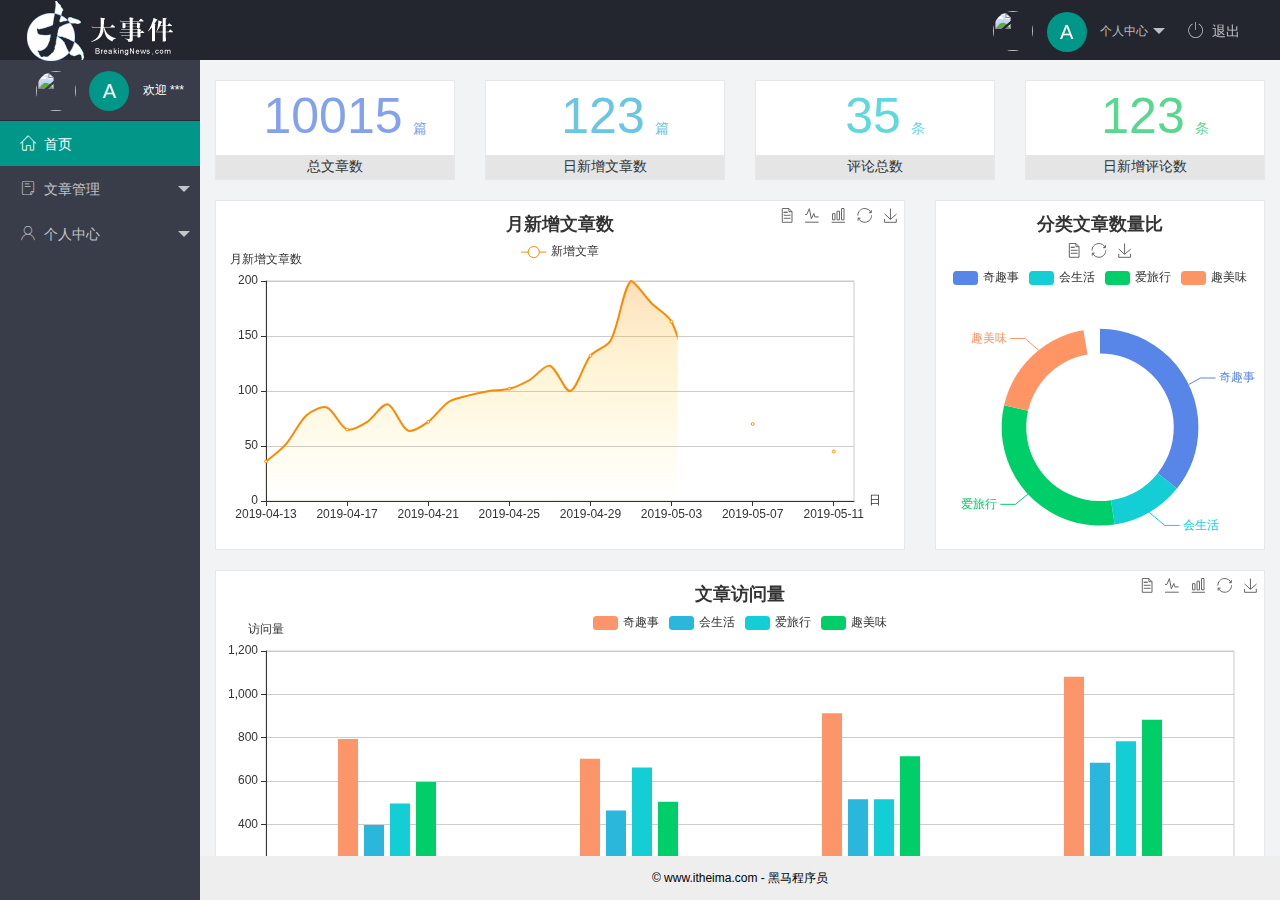
==== commit 12fb10ff: "完成个人中心功能的开发" ====
--- a/index.html
+++ b/index.html
@@ -1,6 +1,7 @@
 <!DOCTYPE html>
 <html lang="en">
-  <head>
+
+<head>
     <meta charset="UTF-8" />
     <meta name="viewport" content="width=device-width, initial-scale=1.0" />
     <title>后台主页</title>
@@ -10,86 +11,86 @@
     <link rel="stylesheet" href="/assets/fonts/iconfont.css" />
     <!-- 导入自己的样式表 -->
     <link rel="stylesheet" href="/assets/css/index.css" />
-  </head>
-  <body class="layui-layout-body">
+</head>
+
+<body class="layui-layout-body">
     <div class="layui-layout layui-layout-admin">
-      <div class="layui-header">
-        <div class="layui-logo">
-          <img src="/assets/images/logo.png" alt="" />
+        <div class="layui-header">
+            <div class="layui-logo">
+                <img src="/assets/images/logo.png" alt="" />
+            </div>
+            <!-- 头部区域（可配合layui已有的水平导航） -->
+            <ul class="layui-nav layui-layout-right">
+                <li class="layui-nav-item">
+                    <a href="javascript:;" class="userinfo">
+                        <img src="http://t.cn/RCzsdCq" class="layui-nav-img" />
+                        <span class="text-avatar">A</span> 个人中心
+                    </a>
+                    <dl class="layui-nav-child">
+                        <dd><a href="/user/user_info.html" target="fm">基本资料</a></dd>
+                        <dd><a href="/user/user_avatar.html" target="fm">更换头像</a></dd>
+                        <dd><a href="/user/user_pwd.html" target="fm">重置密码</a></dd>
+                    </dl>
+                </li>
+                <li class="layui-nav-item">
+                    <a href="javascript:;" id="btnLogout"><span class="iconfont icon-tuichu"></span>退出</a>
+                </li>
+            </ul>
         </div>
-        <!-- 头部区域（可配合layui已有的水平导航） -->
-        <ul class="layui-nav layui-layout-right">
-          <li class="layui-nav-item">
-            <a href="javascript:;" class="userinfo">
-              <img src="http://t.cn/RCzsdCq" class="layui-nav-img" />
-              <span class="text-avatar">A</span>
-              个人中心
-            </a>
-            <dl class="layui-nav-child">
-              <dd><a href="">基本资料</a></dd>
-              <dd><a href="">更换头像</a></dd>
-              <dd><a href="">重置密码</a></dd>
-            </dl>
-          </li>
-          <li class="layui-nav-item">
-            <a href="javascript:;" id="btnLogout"><span class="iconfont icon-tuichu"></span>退出</a>
-          </li>
-        </ul>
-      </div>
 
-      <div class="layui-side layui-bg-black">
-        <div class="layui-side-scroll">
-          <div class="userinfo">
-            <img src="http://t.cn/RCzsdCq" class="layui-nav-img" />
-            <span class="text-avatar">A</span>
-            <span id="welcome">欢迎 ***</span>
-          </div>
-          <!-- 左侧导航区域（可配合layui已有的垂直导航） -->
-          <ul class="layui-nav layui-nav-tree" lay-shrink="all">
-            <li class="layui-nav-item layui-this">
-              <a href="/home/dashboard.html" target="fm"><span class="iconfont icon-home"></span>首页</a>
-            </li>
-            <li class="layui-nav-item">
-              <a class="" href="javascript:;"><span class="iconfont icon-16"></span>文章管理</a>
-              <dl class="layui-nav-child">
-                <dd>
-                  <a href="javascript:;"><i class="layui-icon layui-icon-app"></i>文章类别</a>
-                </dd>
-                <dd>
-                  <a href="javascript:;"><i class="layui-icon layui-icon-app"></i>文章列表</a>
-                </dd>
-                <dd>
-                  <a href="javascript:;"><i class="layui-icon layui-icon-app"></i>发布文章</a>
-                </dd>
-              </dl>
-            </li>
-            <li class="layui-nav-item">
-              <a href="javascript:;"><span class="iconfont icon-user"></span>个人中心</a>
-              <dl class="layui-nav-child">
-                <dd>
-                  <a href="javascript:;"><i class="layui-icon layui-icon-app"></i>基本资料</a>
-                </dd>
-                <dd>
-                  <a href="javascript:;"><i class="layui-icon layui-icon-app"></i>更换头像</a>
-                </dd>
-                <dd>
-                  <a href="javascript:;"><i class="layui-icon layui-icon-app"></i>重置密码</a>
-                </dd>
-              </dl>
-            </li>
-          </ul>
+        <div class="layui-side layui-bg-black">
+            <div class="layui-side-scroll">
+                <div class="userinfo">
+                    <img src="http://t.cn/RCzsdCq" class="layui-nav-img" />
+                    <span class="text-avatar">A</span>
+                    <span id="welcome">欢迎 ***</span>
+                </div>
+                <!-- 左侧导航区域（可配合layui已有的垂直导航） -->
+                <ul class="layui-nav layui-nav-tree" lay-shrink="all">
+                    <li class="layui-nav-item layui-this">
+                        <a href="/home/dashboard.html" target="fm"><span class="iconfont icon-home"></span>首页</a>
+                    </li>
+                    <li class="layui-nav-item">
+                        <a class="" href="javascript:;"><span class="iconfont icon-16"></span>文章管理</a>
+                        <dl class="layui-nav-child">
+                            <dd>
+                                <a href="javascript:;"><i class="layui-icon layui-icon-app"></i>文章类别</a>
+                            </dd>
+                            <dd>
+                                <a href="javascript:;"><i class="layui-icon layui-icon-app"></i>文章列表</a>
+                            </dd>
+                            <dd>
+                                <a href="javascript:;"><i class="layui-icon layui-icon-app"></i>发布文章</a>
+                            </dd>
+                        </dl>
+                    </li>
+                    <li class="layui-nav-item">
+                        <a href="javascript:;"><span class="iconfont icon-user"></span>个人中心</a>
+                        <dl class="layui-nav-child">
+                            <dd>
+                                <a href="/user/user_info.html" target="fm"><i class="layui-icon layui-icon-app"></i>基本资料</a>
+                            </dd>
+                            <dd>
+                                <a href="/user/user_avatar.html" target="fm"><i class="layui-icon layui-icon-app"></i>更换头像</a>
+                            </dd>
+                            <dd>
+                                <a href="/user/user_pwd.html" target="fm"><i class="layui-icon layui-icon-app"></i>重置密码</a>
+                            </dd>
+                        </dl>
+                    </li>
+                </ul>
+            </div>
         </div>
-      </div>
 
-      <div class="layui-body">
-        <!-- 内容主体区域 -->
-        <iframe name="fm" src="/home/dashboard.html" frameborder="0"></iframe>
-      </div>
+        <div class="layui-body">
+            <!-- 内容主体区域 -->
+            <iframe name="fm" src="/home/dashboard.html" frameborder="0"></iframe>
+        </div>
 
-      <div class="layui-footer">
-        <!-- 底部固定区域 -->
-        © www.itheima.com - 黑马程序员
-      </div>
+        <div class="layui-footer">
+            <!-- 底部固定区域 -->
+            © www.itheima.com - 黑马程序员
+        </div>
     </div>
     <!-- 导入 layui 的JS文件 -->
     <script src="/assets/lib/layui/layui.all.js"></script>
@@ -99,5 +100,6 @@
     <script src="/assets/js/baseAPI.js"></script>
     <!-- 导入自己的 js -->
     <script src="/assets/js/index.js"></script>
-  </body>
-</html>
+</body>
+
+</html>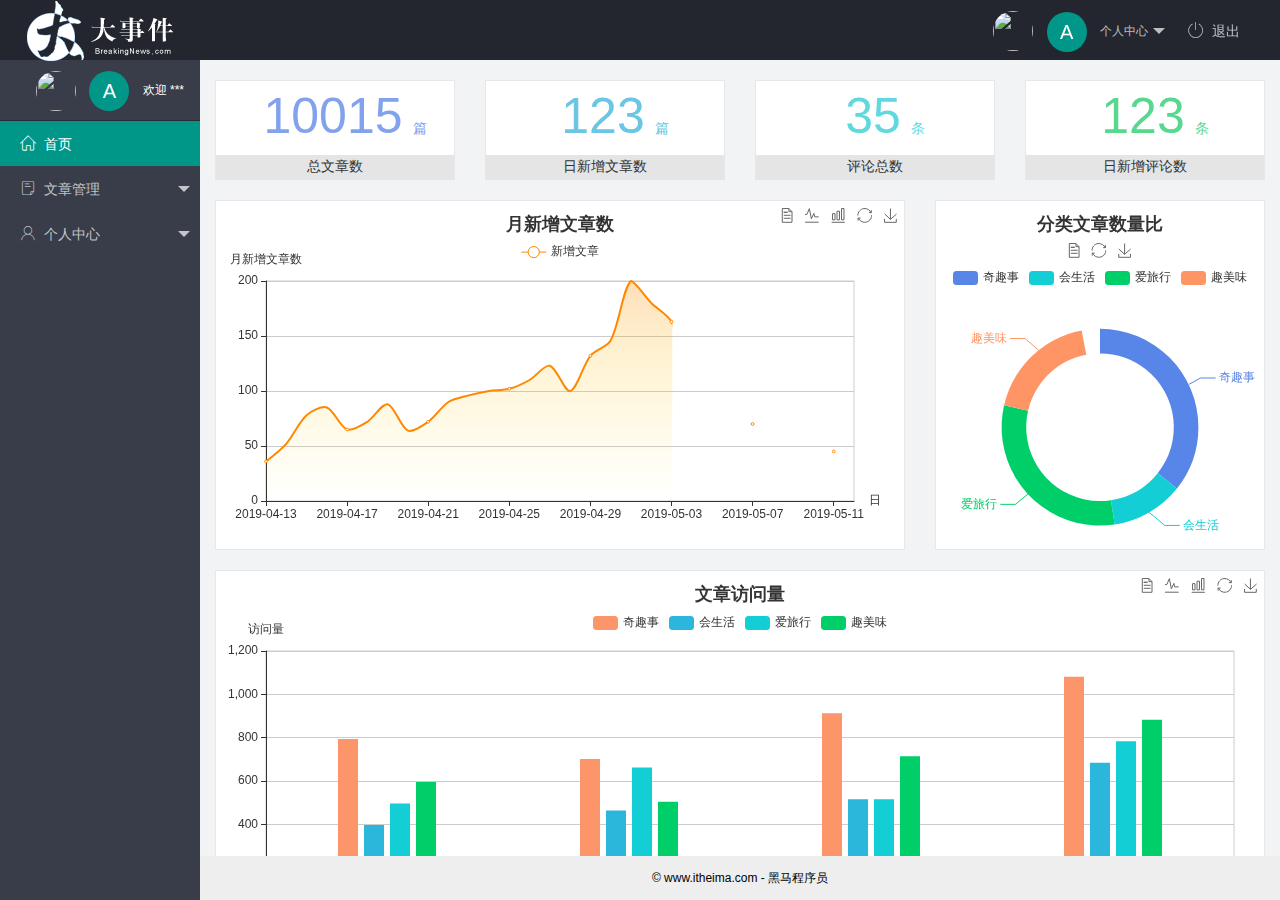
==== commit 79082209: "完成文章管理相关功能的开发" ====
--- a/index.html
+++ b/index.html
@@ -54,13 +54,13 @@
                         <a class="" href="javascript:;"><span class="iconfont icon-16"></span>文章管理</a>
                         <dl class="layui-nav-child">
                             <dd>
-                                <a href="javascript:;"><i class="layui-icon layui-icon-app"></i>文章类别</a>
+                                <a href="/article/art_cate.html" target="fm"><i class="layui-icon layui-icon-app"></i>文章类别</a>
                             </dd>
                             <dd>
-                                <a href="javascript:;"><i class="layui-icon layui-icon-app"></i>文章列表</a>
+                                <a href="/article/art_list.html" target="fm"><i class="layui-icon layui-icon-app"></i>文章列表</a>
                             </dd>
                             <dd>
-                                <a href="javascript:;"><i class="layui-icon layui-icon-app"></i>发布文章</a>
+                                <a href="/article/art_pub.html" target="fm"><i class="layui-icon layui-icon-app"></i>发布文章</a>
                             </dd>
                         </dl>
                     </li>
